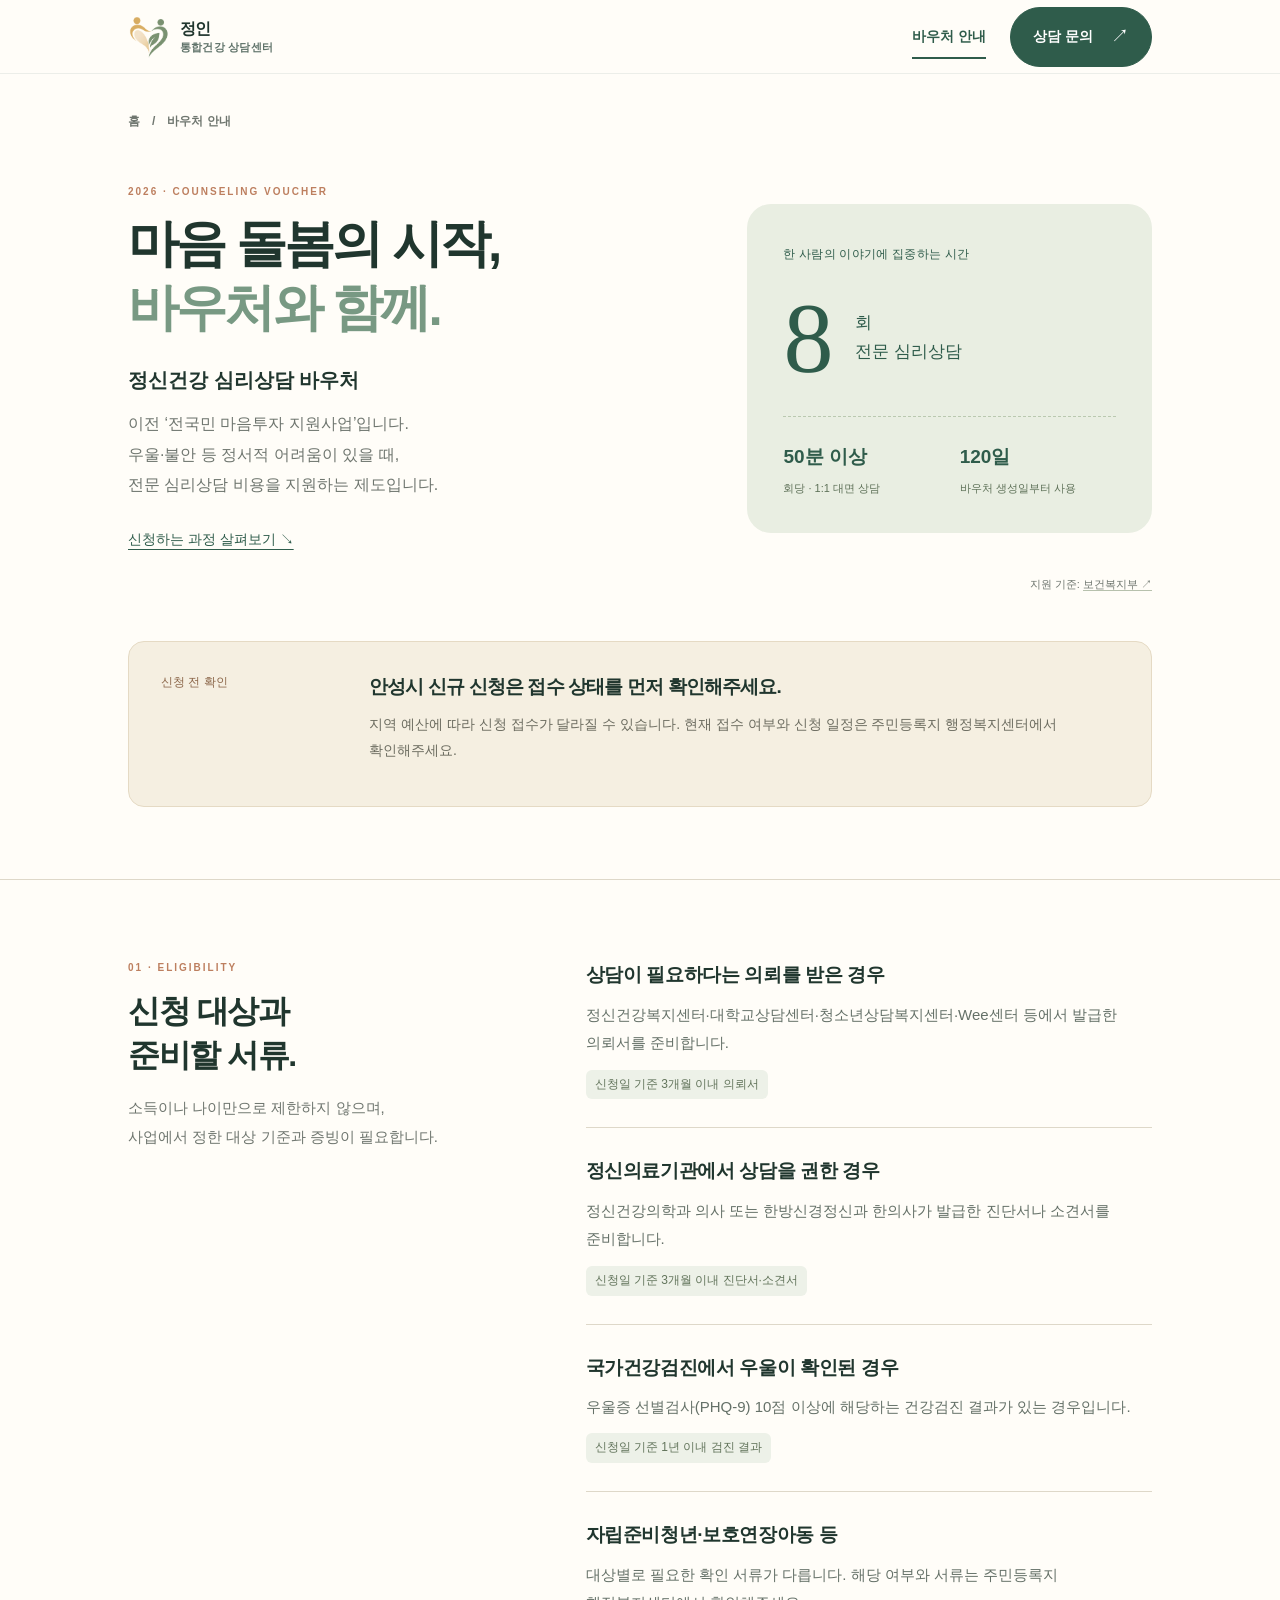
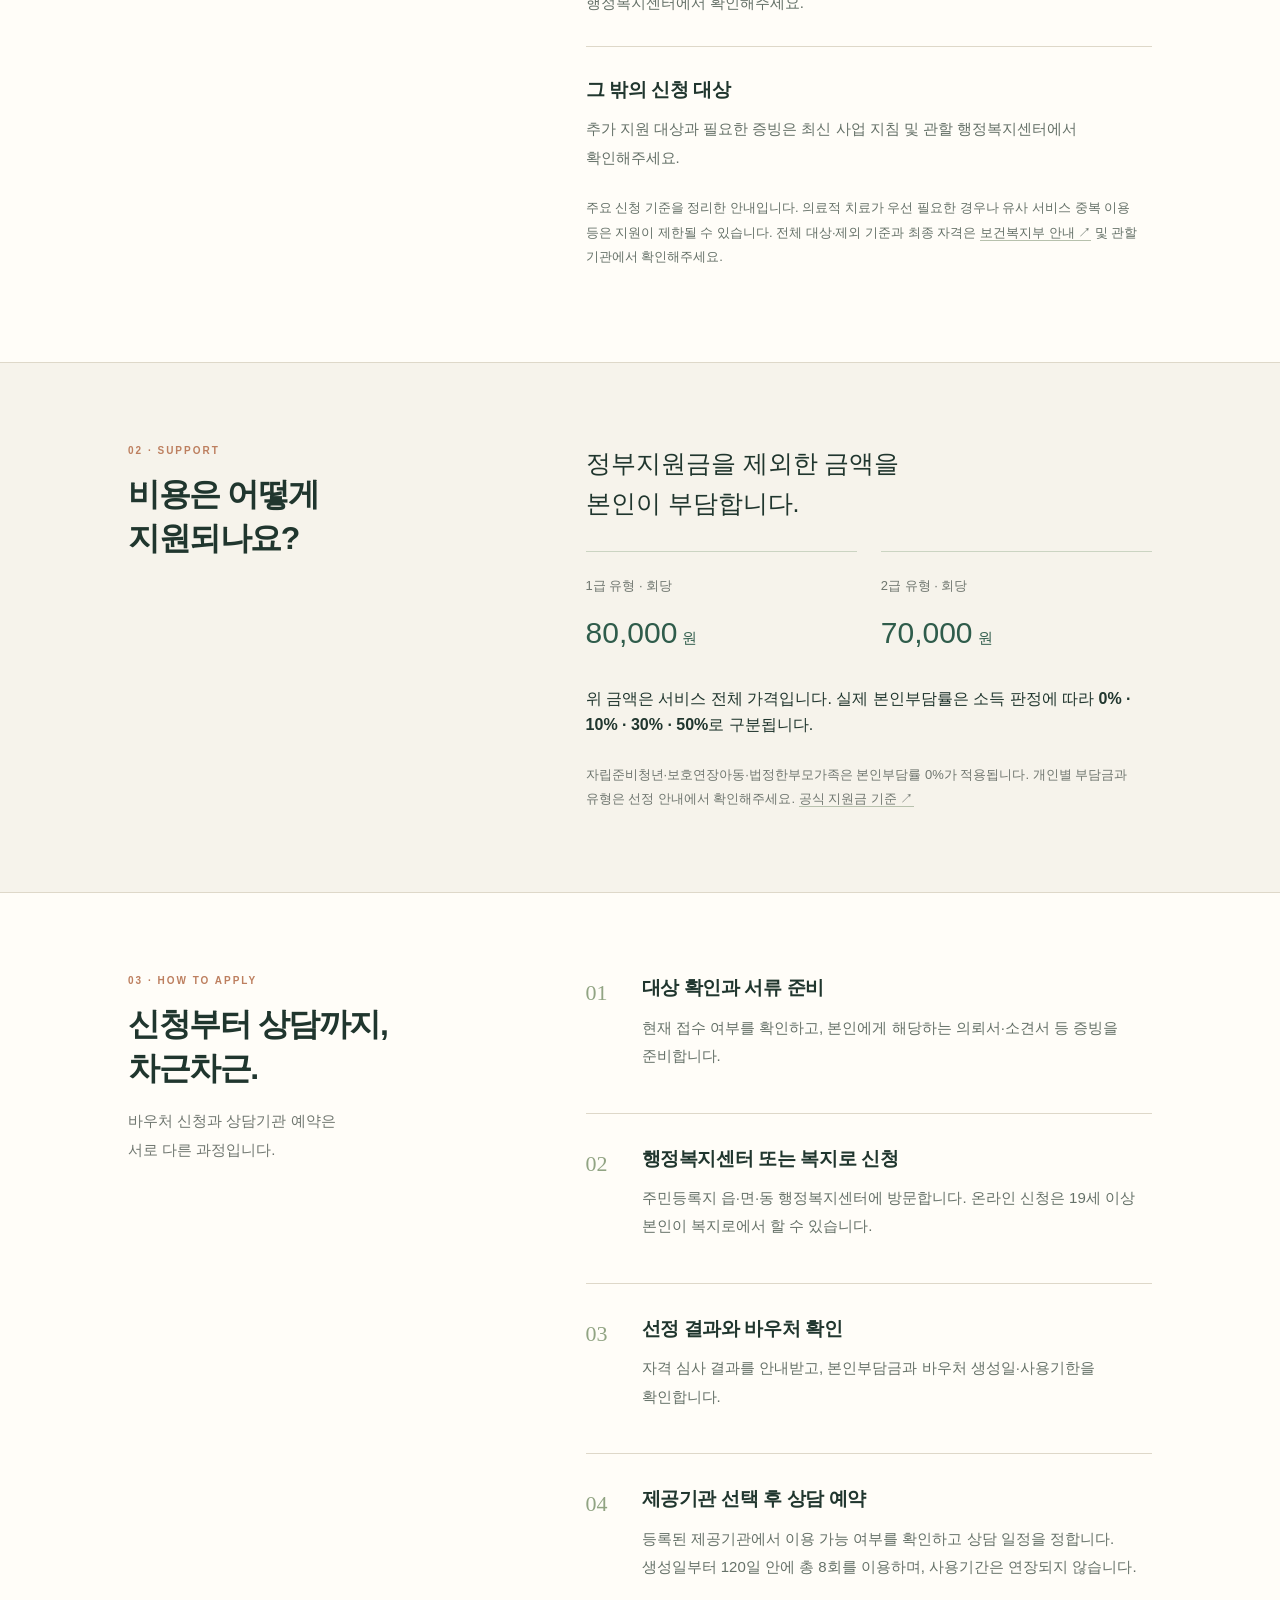
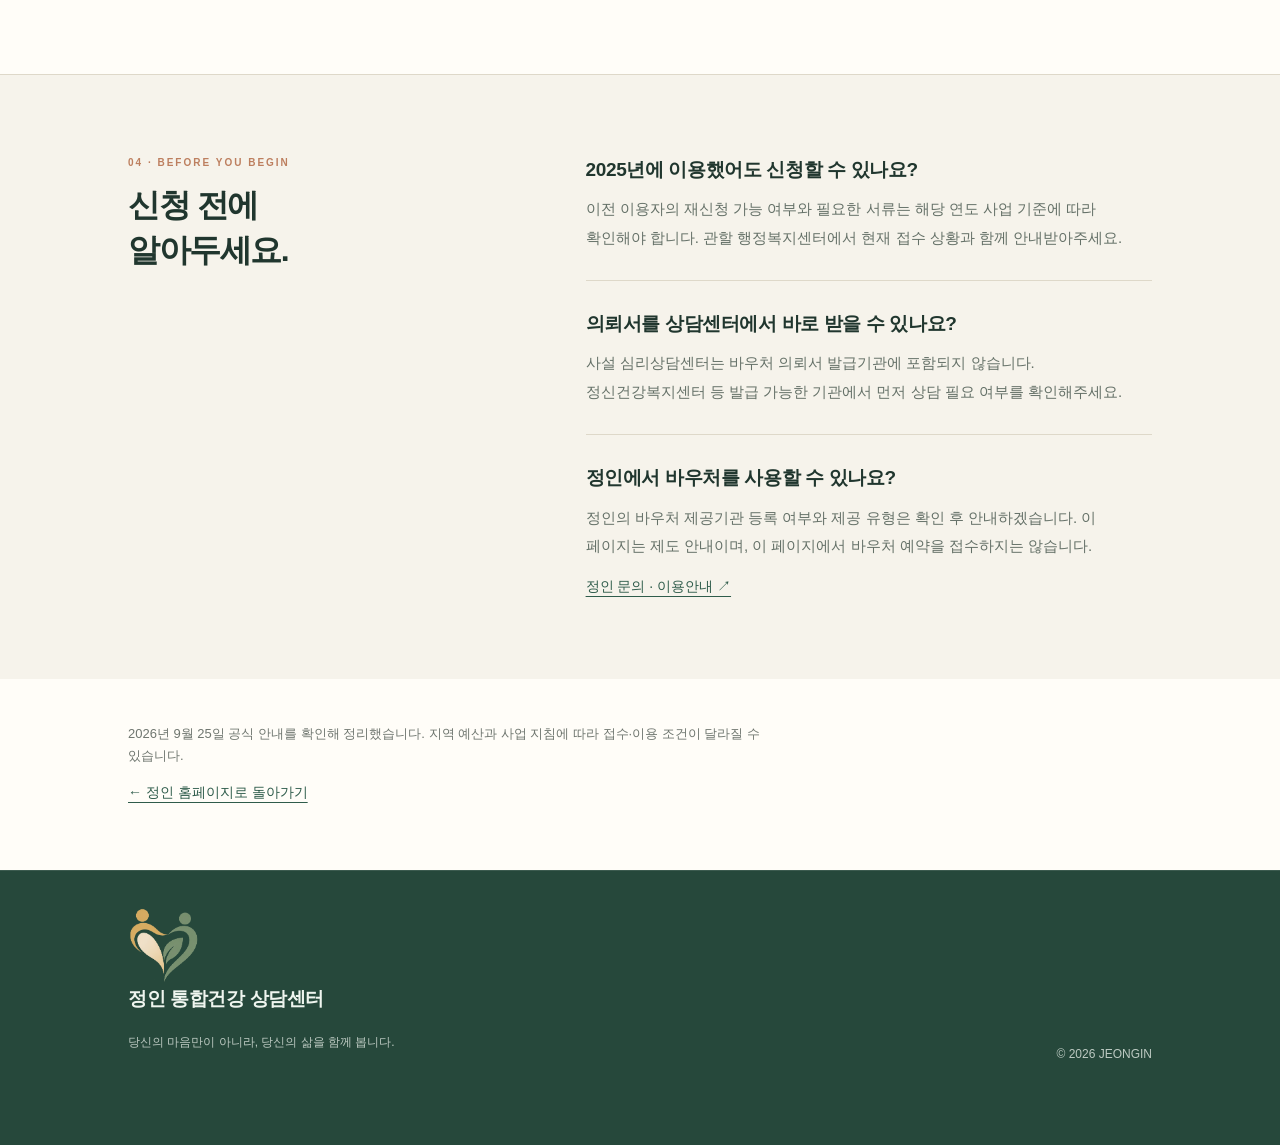
==== voucher.html @ afeb89f3 "Keep only verified direct voucher guidance links" ====
<!doctype html>
<html lang="ko">
<head>
<meta charset="utf-8">
<meta name="viewport" content="width=device-width, initial-scale=1">
<title>바우처 안내 · 정인 통합건강 상담센터</title>
<meta name="description" content="2026 정신건강 심리상담 바우처의 지원 내용, 신청 대상, 준비 서류와 이용 절차를 안내합니다.">
<meta name="theme-color" content="#2f5c4b">
<link rel="icon" href="assets/jeongin-symbol.svg?v=2" type="image/svg+xml">
<link rel="stylesheet" href="assets/site.css?v=jeongin-logo-1">
<link rel="stylesheet" href="assets/voucher.css">
</head>
<body class="voucher-page">
<a class="skip-link" href="#voucher-main">본문 바로가기</a>
<header><div class="container nav">
  <a class="brand" href="index.html#home"><img src="assets/jeongin-symbol.svg?v=2" alt="정인 로고"><span>정인<small>통합건강 상담센터</small></span></a>
  <nav id="mainNav" aria-label="주요 메뉴"><a class="page-link" href="voucher.html" aria-current="page">바우처 안내</a><a class="btn primary" href="tel:01000000000" aria-label="상담 문의 전화 앱 열기 · 임시 번호 010-0000-0000" title="임시 번호: 010-0000-0000">상담 문의</a></nav>
</div></header>
<main id="voucher-main">
  <section class="voucher-intro">
    <div class="container">
      <nav class="breadcrumb" aria-label="현재 위치"><a href="index.html">홈</a><span aria-hidden="true">/</span><span aria-current="page">바우처 안내</span></nav>
      <div class="voucher-heading"><div>
        <div class="kicker">2026 · COUNSELING VOUCHER</div>
        <h1>마음 돌봄의 시작,<br><em>바우처와 함께.</em></h1>
        <p class="voucher-subtitle">정신건강 심리상담 바우처</p>
        <p class="voucher-description">이전 ‘전국민 마음투자 지원사업’입니다.<br>우울·불안 등 정서적 어려움이 있을 때,<br>전문 심리상담 비용을 지원하는 제도입니다.</p>
        <a class="text-link" href="#apply">신청하는 과정 살펴보기 ↘</a>
      </div><div class="voucher-ticket" aria-label="지원 내용 요약">
        <span class="ticket-label">한 사람의 이야기에 집중하는 시간</span>
        <div class="ticket-main"><strong>8</strong><span>회<br>전문 심리상담</span></div>
        <div class="ticket-bottom"><div><b>50분 이상</b><span>회당 · 1:1 대면 상담</span></div><div><b>120일</b><span>바우처 생성일부터 사용</span></div></div>
      </div></div>
      <p class="source-line">지원 기준: <a href="https://www.mohw.go.kr/menu.es?mid=a10706040800" target="_blank" rel="noopener noreferrer">보건복지부 ↗</a></p>
      <aside class="voucher-status" aria-labelledby="status-title"><span class="status-label">신청 전 확인</span><div><h2 id="status-title">안성시 신규 신청은 접수 상태를 먼저 확인해주세요.</h2><p>지역 예산에 따라 신청 접수가 달라질 수 있습니다. 현재 접수 여부와 신청 일정은 주민등록지 행정복지센터에서 확인해주세요.</p></div></aside>
    </div>
  </section>
  <section class="voucher-section" id="eligibility"><div class="container voucher-columns">
    <div><div class="kicker">01 · ELIGIBILITY</div><h2>신청 대상과<br>준비할 서류.</h2><p class="section-description">소득이나 나이만으로 제한하지 않으며,<br>사업에서 정한 대상 기준과 증빙이 필요합니다.</p></div>
    <div class="voucher-rows">
      <article><h3>상담이 필요하다는 의뢰를 받은 경우</h3><p>정신건강복지센터·대학교상담센터·청소년상담복지센터·Wee센터 등에서 발급한 의뢰서를 준비합니다.</p><span class="document-tag">신청일 기준 3개월 이내 의뢰서</span></article>
      <article><h3>정신의료기관에서 상담을 권한 경우</h3><p>정신건강의학과 의사 또는 한방신경정신과 한의사가 발급한 진단서나 소견서를 준비합니다.</p><span class="document-tag">신청일 기준 3개월 이내 진단서·소견서</span></article>
      <article><h3>국가건강검진에서 우울이 확인된 경우</h3><p>우울증 선별검사(PHQ-9) 10점 이상에 해당하는 건강검진 결과가 있는 경우입니다.</p><span class="document-tag">신청일 기준 1년 이내 검진 결과</span></article>
      <article><h3>자립준비청년·보호연장아동 등</h3><p>대상별로 필요한 확인 서류가 다릅니다. 해당 여부와 서류는 주민등록지 행정복지센터에서 확인해주세요.</p></article>
      <article><h3>그 밖의 신청 대상</h3><p>추가 지원 대상과 필요한 증빙은 최신 사업 지침 및 관할 행정복지센터에서 확인해주세요.</p></article>
      <p class="small-note">주요 신청 기준을 정리한 안내입니다. 의료적 치료가 우선 필요한 경우나 유사 서비스 중복 이용 등은 지원이 제한될 수 있습니다. 전체 대상·제외 기준과 최종 자격은 <a href="https://www.mohw.go.kr/menu.es?mid=a10706040800" target="_blank" rel="noopener noreferrer">보건복지부 안내 ↗</a> 및 관할 기관에서 확인해주세요.</p>
    </div>
  </div></section>
  <section class="voucher-section voucher-tint" id="cost"><div class="container voucher-columns">
    <div><div class="kicker">02 · SUPPORT</div><h2>비용은 어떻게<br>지원되나요?</h2></div>
    <div><p class="cost-lead">정부지원금을 제외한 금액을<br>본인이 부담합니다.</p><div class="cost-types"><div><small>1급 유형 · 회당</small><strong>80,000<span>원</span></strong></div><div><small>2급 유형 · 회당</small><strong>70,000<span>원</span></strong></div></div><p>위 금액은 서비스 전체 가격입니다. 실제 본인부담률은 소득 판정에 따라 <b>0% · 10% · 30% · 50%</b>로 구분됩니다.</p><p class="small-note">자립준비청년·보호연장아동·법정한부모가족은 본인부담률 0%가 적용됩니다. 개인별 부담금과 유형은 선정 안내에서 확인해주세요. <a href="https://www.mohw.go.kr/menu.es?mid=a10706040800" target="_blank" rel="noopener noreferrer">공식 지원금 기준 ↗</a></p></div>
  </div></section>
  <section class="voucher-section" id="apply"><div class="container voucher-columns">
    <div><div class="kicker">03 · HOW TO APPLY</div><h2>신청부터 상담까지,<br>차근차근.</h2><p class="section-description">바우처 신청과 상담기관 예약은<br>서로 다른 과정입니다.</p></div>
    <ol class="voucher-process">
      <li><span>01</span><div><h3>대상 확인과 서류 준비</h3><p>현재 접수 여부를 확인하고, 본인에게 해당하는 의뢰서·소견서 등 증빙을 준비합니다.</p></div></li>
      <li><span>02</span><div><h3>행정복지센터 또는 복지로 신청</h3><p>주민등록지 읍·면·동 행정복지센터에 방문합니다. 온라인 신청은 19세 이상 본인이 복지로에서 할 수 있습니다.</p></div></li>
      <li><span>03</span><div><h3>선정 결과와 바우처 확인</h3><p>자격 심사 결과를 안내받고, 본인부담금과 바우처 생성일·사용기한을 확인합니다.</p></div></li>
      <li><span>04</span><div><h3>제공기관 선택 후 상담 예약</h3><p>등록된 제공기관에서 이용 가능 여부를 확인하고 상담 일정을 정합니다. 생성일부터 120일 안에 총 8회를 이용하며, 사용기간은 연장되지 않습니다.</p></div></li>
    </ol>
  </div></section>
  <section class="voucher-section voucher-tint" id="questions"><div class="container voucher-columns">
    <div><div class="kicker">04 · BEFORE YOU BEGIN</div><h2>신청 전에<br>알아두세요.</h2></div>
    <div class="voucher-rows">
      <article><h3>2025년에 이용했어도 신청할 수 있나요?</h3><p>이전 이용자의 재신청 가능 여부와 필요한 서류는 해당 연도 사업 기준에 따라 확인해야 합니다. 관할 행정복지센터에서 현재 접수 상황과 함께 안내받아주세요.</p></article>
      <article><h3>의뢰서를 상담센터에서 바로 받을 수 있나요?</h3><p>사설 심리상담센터는 바우처 의뢰서 발급기관에 포함되지 않습니다. 정신건강복지센터 등 발급 가능한 기관에서 먼저 상담 필요 여부를 확인해주세요.</p></article>
      <article id="center-availability"><h3>정인에서 바우처를 사용할 수 있나요?</h3><p>정인의 바우처 제공기관 등록 여부와 제공 유형은 확인 후 안내하겠습니다. 이 페이지는 제도 안내이며, 이 페이지에서 바우처 예약을 접수하지는 않습니다.</p><a class="text-link" href="index.html#contact">정인 문의 · 이용안내 ↗</a></article>
    </div>
  </div></section>
  <section class="voucher-sources"><div class="container"><p>2026년 9월 25일 공식 안내를 확인해 정리했습니다. 지역 예산과 사업 지침에 따라 접수·이용 조건이 달라질 수 있습니다.</p><a class="text-link" href="index.html">← 정인 홈페이지로 돌아가기</a></div></section>
</main>
<footer><div class="container foot"><div><img src="assets/jeongin-symbol.svg?v=2" alt="정인 로고"><h3>정인 통합건강 상담센터</h3><p>당신의 마음만이 아니라, 당신의 삶을 함께 봅니다.</p></div><span>© 2026 JEONGIN</span></div></footer>
</body></html>
---- assets/site.css ----
:root{
  --bg:#f6f2e8; --paper:#fffdf8; --ink:#20362e; --muted:#6f766f;
  --green:#2f5c4b; --green2:#789983; --sage:#dce6d8; --line:#ded8c9;
  --sand:#ead8b9; --accent:#bd7f5f; --shadow:0 18px 50px rgba(35,53,46,.11);
}
*{box-sizing:border-box}
html{scroll-behavior:smooth}
body{margin:0;font-family:ui-sans-serif,-apple-system,BlinkMacSystemFont,"Apple SD Gothic Neo","Noto Sans KR","Malgun Gothic",sans-serif;color:var(--ink);background:var(--paper);line-height:1.65}
a{color:inherit;text-decoration:none}
img{display:block;max-width:100%}
.container{width:min(1180px,calc(100% - 40px));margin:auto}
.kicker{font-size:12px;letter-spacing:.18em;text-transform:uppercase;color:var(--accent);font-weight:800}
h1,h2,h3,p{margin-top:0}
h1{font-size:clamp(44px,6vw,86px);line-height:1.06;letter-spacing:-.045em;margin-bottom:26px}
h2{font-size:clamp(34px,4vw,58px);line-height:1.14;letter-spacing:-.035em;margin-bottom:20px}
h3{font-size:22px;letter-spacing:-.02em}
.lead{font-size:clamp(18px,2vw,24px);color:#4c5e56;max-width:760px}
.muted{color:var(--muted)}
.btn{display:inline-flex;align-items:center;gap:8px;border-radius:999px;padding:13px 19px;border:1px solid var(--green);font-weight:750;transition:.2s;background:#fff}
.btn.primary{background:var(--green);color:#fff}
.btn:hover{transform:translateY(-1px);box-shadow:0 8px 20px rgba(31,61,48,.12)}
header{position:fixed;left:0;right:0;top:0;height:74px;z-index:50;background:rgba(255,253,248,.88);backdrop-filter:blur(16px);border-bottom:1px solid rgba(47,92,75,.09)}
.nav{height:74px;display:flex;align-items:center;justify-content:space-between;gap:22px}
.brand{display:flex;align-items:center;gap:10px;font-weight:900}
.brand img{width:42px;height:42px;object-fit:contain}
.brand span{line-height:1.05}
.brand small{display:block;font-size:11px;color:#60736a;font-weight:700;margin-top:4px}
nav{display:flex;align-items:center;gap:24px;font-size:14px;font-weight:700}
nav a:hover{color:var(--green2)}
.hero{min-height:100vh;display:grid;align-items:center;padding:118px 0 72px;position:relative;overflow:hidden}
.hero:before{content:"";position:absolute;right:-11vw;top:15%;width:58vw;height:58vw;border-radius:50%;background:radial-gradient(circle at 40% 40%,#eff4eb 0,#e5eadf 42%,rgba(229,234,223,0) 70%);z-index:-1}
.hero-grid{display:grid;grid-template-columns:1.02fr .98fr;gap:70px;align-items:center}
.hero-copy .mini{display:flex;gap:10px;flex-wrap:wrap;margin-top:24px}
.chip{padding:8px 12px;border-radius:999px;background:#eef2e9;border:1px solid #d7dfd4;color:#4d685b;font-size:13px;font-weight:700}
.hero-media{position:relative}
.hero-media .main-photo{height:650px;width:100%;object-fit:cover;border-radius:34px;box-shadow:var(--shadow)}
.hero-card{position:absolute;left:-34px;bottom:34px;background:rgba(255,255,255,.94);backdrop-filter:blur(10px);padding:20px 22px;border-radius:20px;box-shadow:var(--shadow);max-width:280px}
.hero-card b{display:block;font-size:20px;margin-bottom:4px}
.visual-frame{overflow:hidden;margin:0;background:#dce6d8;box-shadow:var(--shadow);border-radius:30px}
.hero-visual{border-radius:46% 46% 32px 32px}
.hero-media .main-photo{border-radius:0;box-shadow:none}
.visual-frame img{width:100%;height:auto;object-fit:cover;transform:translateY(var(--drift,0px)) scale(1.06)}
.philosophy-visual img{aspect-ratio:3/2}
.visual-caption{display:flex;align-items:center;gap:12px;margin:16px 4px 0;color:var(--green);font-size:13px;letter-spacing:.08em}
.visual-caption:before{content:"";width:32px;height:1px;background:var(--accent)}
.scroll-cue{display:inline-flex;align-items:center;gap:12px;margin-top:32px;font-size:12px;letter-spacing:.1em;color:var(--green)}
.scroll-cue span{display:grid;place-items:center;width:34px;height:44px;border:1px solid #bac9bc;border-radius:20px;font-size:18px}
section{scroll-margin-top:74px}
.section{padding:110px 0;position:relative;isolation:isolate}
.section:before{content:"";position:absolute;inset:0 0 auto;height:72px;background:linear-gradient(#f4f1e7,transparent);z-index:-1;pointer-events:none}
.section.soft:before{background:linear-gradient(var(--paper),transparent)}
.soft{background:#f4f1e7}
.cards{display:grid;grid-template-columns:repeat(3,1fr);gap:18px;margin-top:42px}
.card{background:#fff;border:1px solid #e8e2d4;border-radius:22px;padding:28px;min-height:210px}
.card .num{display:inline-flex;width:34px;height:34px;border-radius:50%;background:#e9efe5;align-items:center;justify-content:center;font-weight:850;color:var(--green);margin-bottom:30px}
.card p{color:#677269;margin-bottom:0}
.quote{margin-top:28px;padding:22px 26px;border-left:4px solid var(--accent);background:#f7efe4;font-size:18px}
.service-grid{display:grid;grid-template-columns:repeat(2,1fr);gap:18px;margin-top:42px}
.service{position:relative;background:#f8f6ef;border-radius:26px;padding:30px;min-height:245px;overflow:hidden}
.service b{display:block;font-size:30px;margin:8px 0 10px}
.service .arrow{position:absolute;right:22px;bottom:18px;font-size:24px}
.service[id],.program[id]{scroll-margin-top:100px}
.text-link{display:inline-block;color:var(--green);font-size:14px;text-decoration:underline;text-underline-offset:5px}
.availability{display:flex;align-items:flex-start;gap:12px;margin:28px 0 0;font-size:13px;color:#63735f;line-height:1.8}
.availability span{flex-shrink:0;border:1px solid #cbd7c4;border-radius:99px;padding:2px 10px;font-size:11px;color:var(--green)}
.axis .experience{font-size:13px;line-height:1.85;color:#60715d;background:#e9eee2;padding:14px 16px;border-radius:12px;margin-top:14px}
.integration-title{font-size:21px;line-height:1.5;margin:28px 0 18px}
.choice-list{margin-top:42px;display:grid;grid-template-columns:1fr 1fr;gap:0 36px}
.choice{display:flex;align-items:center;justify-content:space-between;gap:24px;padding:26px 0;border-top:1px solid var(--line)}
.choice p{margin:0;font-size:17px;line-height:1.7;max-width:330px}
.choice a{flex-shrink:0;color:var(--green);font-size:13px;font-weight:650;display:inline-flex;align-items:center;gap:12px;padding:8px 0}
.choice a:after{content:"↗";font-size:18px;font-weight:400}
.counselor-name{font-size:19px;color:var(--green);margin-bottom:18px;font-weight:650}
.counselor-name span{font-size:13px;color:var(--muted);margin-left:8px;font-weight:400}
.lounge-note{margin-top:26px;padding:32px 36px;border:1px solid #dce2d3;border-radius:18px;display:grid;grid-template-columns:.7fr 1.3fr;gap:36px;background:#eef2e8}
.lounge-note h3{margin:0}.lounge-note p{margin:0;color:#657369;font-size:15px;line-height:1.9}
.lounge-note small{display:block;color:var(--muted);margin-top:12px;font-size:12px}
.name-intro{display:grid;grid-template-columns:1fr 1fr;gap:60px;align-items:center}
.name-intro .lead{margin:0}
.name-values{display:grid;grid-template-columns:repeat(4,1fr);gap:24px;margin-top:44px}
.name-value{padding:28px 8px;border-top:1px solid #ced7c7}
.name-value b{font-family:ui-serif,"AppleMyungjo","Batang",serif;font-size:48px;line-height:1.4;font-weight:400;letter-spacing:.08em;color:#607d62}
.name-value p{font-size:13px;color:var(--muted);margin:12px 0 0}
.faq-block{margin-top:48px;padding-top:40px;border-top:1px solid #cbd3c3}
.faq-block>h3{font-size:24px;margin-bottom:24px}
.axes{display:grid;grid-template-columns:1fr 1fr;gap:52px;align-items:center}
.axis-list{display:grid;gap:16px;margin-top:30px}
.axis{padding:20px 0;border-top:1px solid #d8d1c1}
.axis strong{font-size:24px}
.axis p{margin:8px 0 0;color:#68736b}
.triad{display:grid;grid-template-columns:repeat(3,1fr);gap:14px;margin-top:28px}
.triad div{border-radius:20px;padding:24px;background:#fff;border:1px solid #e5ded0}
.triad b{font-size:22px}
.profile{display:grid;grid-template-columns:.78fr 1.22fr;gap:64px;align-items:center}
.profile-photo{height:580px;width:100%;object-fit:cover;object-position:center top;border-radius:34px;box-shadow:var(--shadow)}
.profile-facts{display:grid;grid-template-columns:repeat(2,1fr);gap:14px;margin-top:28px}
.fact{padding:18px;border-radius:16px;background:#f6f3ea}
.fact small{display:block;color:#7b807a;margin-bottom:4px}
.space-grid{display:grid;grid-template-columns:repeat(2,1fr);gap:24px;margin-top:40px}
.space{margin:0;border-radius:24px;overflow:hidden;background:var(--paper);border:1px solid #e4ded1}
.space img{width:100%;aspect-ratio:16/10;object-fit:cover}
.space.big{grid-column:1/-1;display:grid;grid-template-columns:1.4fr 1fr;align-items:center}
.space.big img{aspect-ratio:4/3}
.space .label{display:block;padding:20px 24px;font-weight:700}
.space .label small{display:block;color:var(--accent);font-size:11px;letter-spacing:.16em;margin-bottom:8px}
.space.big .label{padding:36px;font-size:26px;line-height:1.5}
.space .label p{font-size:15px;font-weight:400;color:var(--muted);margin:14px 0 0}
.space.floorplan img{object-fit:contain;padding:18px;background:#f1efe7}
.programs{display:grid;grid-template-columns:repeat(5,1fr);gap:12px;margin-top:34px}
.program{padding:22px;border-radius:18px;border:1px solid #ded8c8;background:#fff;min-height:140px}
.steps{display:grid;grid-template-columns:repeat(3,1fr);gap:16px;margin-top:36px}
.step{padding:28px;border-radius:22px;background:#fff;border:1px solid #e4ded1}
.step span{font-size:12px;color:var(--accent);font-weight:900;letter-spacing:.15em}
.info-grid{display:grid;grid-template-columns:repeat(3,1fr);gap:12px;margin-top:28px}
.info{padding:20px;border-radius:16px;background:#f6f3ea}
footer{padding:52px 0 80px;background:#1f3f33;color:#eff5ef}
footer .foot{display:flex;justify-content:space-between;gap:30px;align-items:flex-end}
footer img{width:72px;filter:brightness(0) invert(1);opacity:.92}

/* A single quiet trigger opens the complete section navigation. */
#sectionNav{position:fixed;right:18px;top:50%;transform:translateY(-50%);z-index:55}
#sectionNav summary{list-style:none;cursor:pointer;display:flex;align-items:center;flex-direction:column;gap:7px;padding:14px 11px;border:1px solid #cbd5c6;border-radius:24px;background:rgba(255,253,248,.96);box-shadow:0 6px 24px #20362e12;color:var(--green);font-size:11px;font-weight:650}
#sectionNav summary::-webkit-details-marker{display:none}
#sectionNav summary svg{width:18px;height:18px}
#navPosition{font-size:9px;font-weight:400;letter-spacing:.04em;color:#788975}
#sectionNav[open] summary{background:var(--green);color:var(--paper)}
#sectionNav[open] #navPosition{color:#d0dccb}
.index-panel{position:absolute;right:calc(100% + 12px);top:50%;transform:translateY(-50%);width:272px;max-height:calc(100dvh - 120px);overflow:auto;padding:22px 14px 14px;border-radius:22px;background:var(--paper);border:1px solid #dce2d5;box-shadow:0 20px 70px #20362e26}
#sectionNav[open]:before{content:"";position:absolute;right:100%;top:-230px;width:16px;height:460px}
#sectionNav[open] .index-panel{animation:openIndex .22s ease-out}
@keyframes openIndex{from{opacity:0;translate:6px 0}to{opacity:1;translate:0 0}}
.index-heading{padding:0 12px 14px;margin:0 0 8px;border-bottom:1px solid var(--line);font-size:12px;color:var(--muted);letter-spacing:.05em}
#index{display:flex;flex-direction:column;align-items:stretch;gap:3px;font-size:14px;font-weight:500}
#index a{display:flex;align-items:center;gap:14px;padding:11px 12px;border-radius:10px;transition:background .2s,color .2s}
#index a small{font-size:10px;letter-spacing:.08em;color:#8a9b83;min-width:18px}
#index a:hover{background:#f0f3eb;color:var(--green)}
#index a.active{background:#e7eee0;color:var(--green);font-weight:700}
#index a.active:after{content:"";width:5px;height:5px;border-radius:50%;background:var(--green);margin-left:auto;flex-shrink:0}

/* floating why button */
#whyBtn{position:fixed;left:50%;bottom:22px;transform:translateX(-50%);z-index:60;border:0;border-radius:999px;background:#20362e;color:#fff;padding:13px 18px;font-weight:800;box-shadow:0 12px 32px rgba(22,45,37,.24);cursor:pointer}
#whyBtn:before{content:"?";display:inline-grid;place-items:center;width:22px;height:22px;border-radius:50%;background:#fff;color:#20362e;margin-right:8px}
#overlay{position:fixed;inset:0;background:rgba(20,32,27,.42);z-index:70;opacity:0;pointer-events:none;transition:.2s}
#overlay.show{opacity:1;pointer-events:auto}
#explain{position:fixed;left:50%;bottom:24px;transform:translate(-50%,24px);width:min(720px,calc(100% - 30px));background:#fffdf8;border-radius:26px;z-index:80;padding:26px 28px;box-shadow:0 28px 80px rgba(15,31,25,.3);opacity:0;pointer-events:none;transition:.25s}
#explain.show{opacity:1;pointer-events:auto;transform:translate(-50%,0)}
#explain .top{display:flex;justify-content:space-between;gap:20px}
#explain button{border:0;background:#edf1eb;border-radius:50%;width:34px;height:34px;cursor:pointer;font-size:20px}
#explain h3{margin:6px 0 10px}
#explain p{margin:0;color:#657069}
#explain .need{margin-top:18px;padding-top:16px;border-top:1px solid #e5ded2}
#explain .need b{display:block;margin-bottom:5px}

/* The header holds the primary action; section browsing lives in the index. */
#mainNav .btn{white-space:nowrap}
:focus-visible{outline:3px solid var(--accent);outline-offset:5px}
.btn:disabled{opacity:.65;cursor:not-allowed;transform:none;box-shadow:none;font:inherit}
#explain{visibility:hidden;max-height:calc(100dvh - 48px);overflow:auto}
#explain.show{visibility:visible}
#whyBtn{max-width:calc(100% - 28px);white-space:nowrap}
#readingProgress{position:fixed;inset:0 0 auto;height:3px;background:var(--green2);z-index:65;transform:scaleX(0);transform-origin:left;pointer-events:none}
/* Quiet editorial details: more space, fewer boxes, a clear type hierarchy. */
body{word-break:keep-all;overflow-wrap:break-word;-webkit-font-smoothing:antialiased}
header{background:rgba(255,253,248,.92)}
.brand{letter-spacing:-.04em}.brand small{letter-spacing:.02em}
nav{gap:22px;font-size:13px}
.hero{padding-top:140px;padding-bottom:100px}
.hero-grid{grid-template-columns:1.1fr .9fr;gap:72px}
h1{font-size:clamp(44px,4.7vw,68px);font-weight:600;line-height:1.24;letter-spacing:-.055em}
h1 em{font-style:normal;color:#62836a}
h2{font-weight:600;line-height:1.3;letter-spacing:-.045em}
h3{font-weight:650}
.kicker{font-size:10px;letter-spacing:.2em;margin-bottom:18px}
.hero-copy .kicker{display:flex;align-items:center;gap:12px}
.hero-copy .kicker:before{content:"";width:24px;height:1px;background:var(--accent);flex-shrink:0}
.hero-copy .lead{font-size:18px;line-height:1.9;max-width:480px}
.hero-copy .lead b{font-weight:600;color:var(--ink)}
.hero-media{padding-top:18px}
.hero-media:before{content:"";position:absolute;inset:0 -16px 22px 16px;border:1px solid #c8d4c4;border-radius:48% 48% 40px 40px;pointer-events:none}
.hero-card{left:-28px;bottom:32px;border-radius:4px 20px 20px 20px;padding:20px 24px;box-shadow:0 12px 36px #20362e12}
.hero-card b{font-size:17px;font-weight:650}.hero-card .muted{font-size:12px}
.btn{font-size:14px;font-weight:600;padding:14px 22px;box-shadow:none}
.btn.primary:after{content:"↗";margin-left:10px;font-size:18px;font-weight:400}
.btn.primary:disabled:after{content:none}
.chip{background:none;border:0;border-radius:0;padding:0 14px 0 0;font-size:12px;letter-spacing:.08em}
.chip+.chip{border-left:1px solid #cad3c6;padding-left:20px}
.hero-copy .mini{gap:6px}
.section{padding:120px 0}
.cards{gap:0 32px;margin-top:52px}
.card{background:none;border:0;border-top:1px solid #d7d9cb;border-radius:0;padding:28px 0 34px;min-height:0}
.card .num{background:none;width:auto;height:auto;font-family:Georgia,serif;font-size:15px;font-weight:400;margin-bottom:22px;color:#81917e}
.card h3{font-size:21px;margin-bottom:12px}
.card p{font-size:15px;line-height:1.85}
.quote{border-left:2px solid #b08d68;background:transparent;padding:12px 24px;color:#5a685b;font-size:17px}
.service{border:1px solid #e5e4d8;background:linear-gradient(135deg,#f6f5ec,#fdfbf6);padding:36px;min-height:260px;transition:background .3s,border-color .3s}
.service:nth-child(2),.service:nth-child(3){background:#eef2e9}
.service b{font-size:29px;font-weight:600;letter-spacing:-.03em}
.service p{max-width:440px;color:#657369;font-size:15px;line-height:1.85}
.service .arrow{font-size:20px;color:#8d9f89;bottom:22px;right:28px}
.triad div{background:transparent;border:0;border-top:1px solid #cbd2c3;border-radius:0;padding:20px 4px}
.triad b{font-size:19px;font-weight:600}.triad p{font-size:13px;line-height:1.85;margin:10px 0 0}
.profile-facts{gap:0 24px}.fact{padding:20px 0;border-top:1px solid var(--line);border-radius:0;background:none;font-size:14px}.fact b{font-weight:600}
.profile-photo{border-radius:160px 160px 24px 24px;height:560px;object-position:center 38%}
.space{border:0;border-radius:18px;box-shadow:0 10px 36px #20362e06}
.space .label{font-size:17px;padding:24px}
.space.big .label{font-size:28px;padding:40px}
.program{border:0;border-top:1px solid var(--line);border-radius:0;padding:24px 4px;background:transparent}
.program b{font-weight:600}.program p{font-size:14px;margin:12px 0 0}
.steps{gap:28px}.step{background:none;border:0;border-top:1px solid #c6cdbf;border-radius:0;padding:30px 0}
.step span{font-size:10px;letter-spacing:.16em}.step h3{margin:20px 0 12px}.step p{color:var(--muted);font-size:15px}
#contact{background:#26483b;color:#f9f7ef;border-radius:48px 48px 0 0}
#contact:before{display:none}#contact .kicker{color:#d1b691}#contact h2:after{background:#d1b691}
#contact .info{background:transparent;border:1px solid #ffffff26;border-radius:16px;padding:24px}
#contact .info small{color:#c2cebf;font-size:12px}#contact .info h3{font-size:19px;margin-top:14px}
#contact .muted{color:#c7d2c6;font-size:14px}#contact .btn.primary{background:#f3eee0;color:#26483b;border-color:#f3eee0}
footer{background:#26483b;border-top:1px solid #ffffff1a;padding-top:36px}
#whyBtn{left:22px;bottom:22px;transform:none;background:rgba(255,253,248,.95);color:var(--green);border:1px solid #d7ddcf;font-size:12px;font-weight:600;padding:10px 14px;box-shadow:0 4px 20px #20362e0d}
#whyBtn:before{background:#eaf0e4;color:var(--green);width:18px;height:18px}
@media(hover:hover){.service:hover{border-color:#abbda5}.space img{transition:transform .8s cubic-bezier(.22,1,.36,1)}.space:hover img{transform:scale(1.025)}}
/* A soft, staggered entrance; native scrolling stays under the visitor's control. */
.motion-ready [data-reveal]{opacity:0;transform:translateY(28px);transition:opacity .85s cubic-bezier(.22,1,.36,1),transform .85s cubic-bezier(.22,1,.36,1);transition-delay:var(--reveal-delay,0ms)}
.motion-ready [data-reveal].is-visible{opacity:1;transform:translateY(0)}
.motion-ready [data-reveal="image"]{clip-path:inset(5% 0 0 round 32px);transition:opacity 1.1s ease,transform 1.1s cubic-bezier(.22,1,.36,1),clip-path 1.1s cubic-bezier(.22,1,.36,1)}
.motion-ready [data-reveal="image"].is-visible{clip-path:inset(0 round 0)}
.motion-ready [data-reveal]:focus-within{opacity:1;transform:none;clip-path:none}
section h2:after{content:"";display:block;width:48px;height:2px;margin-top:24px;background:var(--accent);transform:scaleX(.25);transform-origin:left;transition:transform 1s cubic-bezier(.22,1,.36,1)}
section.is-current h2:after{transform:scaleX(1)}
@media(max-width:980px){
  .hero-grid,.axes,.profile{grid-template-columns:1fr}
  .choice-list{grid-template-columns:1fr}.name-intro{grid-template-columns:1fr;gap:12px}
  .hero-grid{gap:44px}.hero-copy .lead{max-width:660px}.hero-media{width:min(100% - 24px,620px);margin:auto}
  .hero-media .main-photo{height:500px}
  .hero-card{left:16px}
  .cards{grid-template-columns:repeat(2,1fr)}
  .programs{grid-template-columns:repeat(2,1fr)}
  .space.big .label{font-size:22px;padding:24px}
  .info-grid{grid-template-columns:repeat(2,1fr)}
}
@media(max-width:640px){
  .container{width:min(100% - 28px,1180px)}
  header,.nav{height:66px}.hero{padding-top:96px}
  #mainNav .btn{padding:10px 14px;font-size:12px}
  #mainNav .btn:after{margin-left:2px;font-size:16px}
  section{scroll-margin-top:66px}
  h1{font-size:46px}
  .hero{padding-bottom:76px}.hero-copy .lead{font-size:16px}.hero-copy .kicker{font-size:8px;letter-spacing:.12em}
  .hero-card{left:-8px;bottom:24px;padding:16px 20px}
  .hero-card b{font-size:16px}.hero-card .muted{font-size:11px}
  .profile-photo{height:auto;aspect-ratio:4/5;border-radius:120px 120px 20px 20px}
  .service{padding:26px}.card{padding:24px 0}.cards{margin-top:36px}.card .num{margin-bottom:14px}
  .triad{gap:0}.triad div{padding:18px 0}.triad p{margin-top:4px}
  .space.big .label{padding:26px;font-size:23px}
  #contact{border-radius:28px 28px 0 0}
  .cards,.service-grid,.triad,.steps,.profile-facts,.info-grid{grid-template-columns:1fr}
  .choice{align-items:flex-start;flex-direction:column;gap:8px;padding:22px 0}.choice p{font-size:16px}
  .lounge-note{grid-template-columns:1fr;gap:16px;padding:26px}
  .name-values{grid-template-columns:1fr 1fr;gap:12px}.name-value{padding:22px 4px}.name-value b{font-size:40px}
  .availability{flex-direction:column;gap:8px}
  .hero-media .main-photo{height:460px;border-radius:0}
  .hero-visual{border-radius:44% 44% 24px 24px}
  .space-grid{grid-template-columns:1fr;gap:18px}.space.big{grid-column:auto;display:block}
  .space.big img{aspect-ratio:16/10}
  .space.big .label{font-size:22px}
  .motion-ready [data-reveal]{transform:translateY(18px)}
  .programs{grid-template-columns:1fr 1fr}
  .section{padding:78px 0}
  #sectionNav{right:8px}
  #sectionNav summary{padding:12px 9px;font-size:10px}
  .index-panel{width:min(264px,calc(100vw - 104px));padding:18px 10px 10px}
  #index a{font-size:13px;padding:10px;gap:10px}
  #whyBtn{bottom:14px;left:14px;padding:9px 12px}
  footer .foot{display:block}
}
@media(min-width:1440px){
  header,main{padding-right:200px}
  footer{margin-right:200px}
  #sectionNav{right:18px;width:164px}
  #sectionNav summary,#sectionNav[open]:before{display:none}
  #sectionNav .index-panel{position:static;transform:none;width:100%;max-height:calc(100dvh - 160px);padding:0;border:0;border-radius:0;background:transparent;box-shadow:none;animation:none}
  .index-heading{font-size:11px;letter-spacing:.04em;padding:0 8px 16px;margin-bottom:12px}
  #index{gap:5px}
  #index a{padding:11px 8px;font-size:12px;gap:8px;line-height:1.6}
  #index a small{font-size:9px;min-width:16px}
  #index a.active{background:#e7eee0}
}
/* Readable chapters: content stays visible; a few scenes advance with normal scrolling. */
h2{font-size:clamp(30px,3.1vw,44px);line-height:1.25;margin-bottom:16px}
section h2:after{margin-top:18px}
.kicker{margin-bottom:12px}
.section{padding:48px 0;min-height:calc(100svh - 74px);display:flex;align-items:center}
.lead{font-size:19px;line-height:1.75}
.hero{min-height:100svh;padding:106px 0 36px}
h1{font-size:clamp(40px,3.5vw,56px);line-height:1.18;margin-bottom:22px}
.hero-copy .lead{font-size:16px;line-height:1.75;margin-bottom:16px}
.hero-copy .mini{margin-top:18px}
.hero-media .main-photo{height:clamp(390px,calc(100svh - 162px),560px)}
.hero-media{padding-top:12px}
.cards{margin-top:30px;gap:0 30px}
.card{padding:20px 0}.card .num{font-size:12px;margin-bottom:12px}
.card h3{font-size:19px;margin-bottom:10px}.card p{font-size:14px;line-height:1.8}
.quote{font-size:15px;line-height:1.8;margin-top:20px}
.perspectives{display:grid;grid-template-columns:repeat(3,1fr);gap:36px;margin-top:32px}
.perspective{padding:24px 0;border-top:1px solid #cbd3c3}
.chapter-number{display:block;color:#88957d;font-size:10px;letter-spacing:.12em;margin-bottom:20px}
.perspective h3{font-size:21px;line-height:1.5;margin-bottom:16px}
.perspective p{font-size:15px;color:#63715f;line-height:1.85}
.perspective .experience{margin:22px 0 0;padding-top:18px;border-top:1px solid #dce1d2;font-size:13px;color:#7b856f}
.integration-layout{display:grid;grid-template-columns:1fr 1fr;gap:60px;align-items:center}
.integration-layout .philosophy-visual img{height:240px;aspect-ratio:auto}
.triad{gap:18px;margin-top:20px}.triad div{padding:16px 0}.triad p{font-size:13px}
.choice-list{margin-top:28px;gap:0 36px}.choice{padding:20px 0;gap:20px}
.choice p{font-size:16px}.availability{font-size:12px;margin-top:22px;line-height:1.8}
.profile{gap:48px;grid-template-columns:.8fr 1.2fr}
.profile-photo{height:440px;border-radius:120px 120px 22px 22px}
.profile .lead{font-size:18px;line-height:1.7;margin-bottom:14px}
.profile>div>p:not(.lead){font-size:14px;line-height:1.8}
.counselor-name{margin-bottom:14px}
.profile-facts{margin-top:20px}.fact{padding:14px 0;font-size:13px}.fact small{font-size:11px}
.name-values{margin-top:32px}
.programs{margin-top:26px}.program{min-height:0;padding:20px 4px}
.community-story{max-width:850px;border-top:1px solid var(--line);padding-top:22px;margin-top:22px}
.community-story h3{font-size:18px;margin-bottom:10px}.community-story p{font-size:14px;line-height:1.8;color:var(--muted);margin-bottom:8px}
.guide-layout{display:grid;grid-template-columns:.7fr 1.3fr;gap:64px;margin-top:28px}
.guide-layout .steps{display:block;margin:0}.guide-layout .step{padding:16px 0}.guide-layout .step h3{font-size:18px;margin:8px 0}.guide-layout .step p{font-size:13px;line-height:1.7;margin:0}
.guide-note{font-size:12px;color:var(--muted);line-height:1.8;margin:16px 0 0}
.guide-layout .faq-block{border:0;padding:0;margin:0}.guide-layout .faq-block>h3{font-size:19px;margin:0 0 10px}
.faq-item{border-top:1px solid var(--line);padding:15px 0}.faq-item h4{font-size:15px;line-height:1.6;margin:0 0 8px;font-weight:650}
.faq-item p{font-size:13px;line-height:1.85;color:var(--muted);margin:0}.faq-item a{font-size:13px}
#contact .info{padding:18px}#contact .info strong{display:block;font-size:18px;font-weight:600;margin-top:8px}#contact .info p{font-size:13px;line-height:1.75;margin:10px 0 0}
.info-grid{margin-top:24px}
.service.reading-item{display:grid;grid-template-columns:.75fr 1.25fr;align-items:center;gap:48px;padding:30px 42px;min-height:320px;margin:0;border-radius:24px}
.scene-number{display:block;font-family:Georgia,serif;font-size:56px;line-height:1;color:#a4b598;margin-bottom:24px}
.service-heading .kicker{font-size:11px;letter-spacing:.03em;line-height:1.7}
.service-heading h3{font-size:32px;margin:10px 0 0;line-height:1.3}
.service-copy p{font-size:15px;line-height:1.85;margin:0 0 18px;max-width:none}
.service-copy .scene-lead{font-size:21px;line-height:1.65;color:var(--ink)}
.space-scene{display:grid;grid-template-columns:1.2fr .8fr;gap:44px;align-items:center;min-width:0}
.space-scene figure{margin:0;border-radius:22px;overflow:hidden;background:#e9e9df}
.space-scene img{width:100%;height:330px;object-fit:contain}
.space-copy h3{font-size:27px;line-height:1.5;margin-bottom:20px}
.space-copy p{font-size:15px;line-height:1.9;color:#63715f;margin:0 0 16px}
.space-copy .space-note{font-size:12px;color:var(--muted)}
@media(max-width:980px){
  .section{min-height:0;padding:64px 0;display:block}
  .hero{padding-top:106px;min-height:0}
  .perspectives{gap:24px}.perspective h3{font-size:18px}.perspective p{font-size:14px}
  .integration-layout{grid-template-columns:1fr;gap:24px}.integration-layout .philosophy-visual img{height:260px}
  .profile{grid-template-columns:.65fr 1.35fr;gap:32px}.profile-photo{height:360px}
  .guide-layout{gap:32px}
  .service.reading-item{padding:28px;gap:28px;min-height:0}.service-copy .scene-lead{font-size:19px}
  .space-scene img{height:280px}.space-scene{gap:28px}
}
@media(max-width:640px){
  h1{font-size:40px}h2{font-size:31px}.lead{font-size:17px}
  .hero{padding-top:92px;padding-bottom:44px}.hero-grid{gap:28px}.hero-media .main-photo{height:280px}.hero-media{width:calc(100% - 24px)}
  .hero-card{bottom:16px;padding:14px 16px}.hero-card b{font-size:14px}.hero-copy .lead{font-size:15px}
  .hero-copy .mini{margin-top:18px}.hero-visual{border-radius:36% 36% 22px 22px}
  .cards{grid-template-columns:1fr;gap:0;margin-top:24px}.card{padding:20px 0}.card .num{margin-bottom:8px}.card h3{font-size:19px}
  .perspectives{grid-template-columns:1fr;gap:8px;margin-top:24px}.perspective{padding:24px 0}.perspective h3{font-size:21px}.perspective p{font-size:15px}.perspective .experience{margin-top:14px;padding-top:12px}
  .integration-layout .philosophy-visual img{height:200px}.integration-layout .triad{grid-template-columns:repeat(3,1fr);gap:10px}.triad b{font-size:17px}.triad p{font-size:12px}
  .choice{gap:8px;padding:20px 0}.choice p{font-size:16px}
  .profile{grid-template-columns:1fr;gap:24px}.profile>div:first-child{width:160px;justify-self:start}.profile-photo{width:160px;height:200px;border-radius:70px 70px 16px 16px}
  .profile-facts{grid-template-columns:1fr 1fr;gap:0 18px}.fact{font-size:12px}
  .guide-layout{grid-template-columns:1fr;gap:34px}.guide-layout .step h3{font-size:19px}.guide-layout .step p{font-size:14px}
  .faq-item h4{font-size:16px}.faq-item p{font-size:14px}.faq-item{padding:20px 0}
  .service.reading-item{grid-template-columns:1fr;gap:20px;padding:26px}.service-heading{display:grid;grid-template-columns:52px 1fr;column-gap:16px;align-items:start}.scene-number{font-size:38px;grid-row:span 2;margin:0;white-space:nowrap}.service-heading h3{font-size:28px;margin-top:4px}.service-heading .kicker{margin-bottom:0}
  .service-copy p{font-size:14px}.service-copy .scene-lead{font-size:18px}
  .space-scene{grid-template-columns:1fr;gap:20px;padding:0 0 28px;border-bottom:1px solid var(--line)}.space-scene img{height:auto;aspect-ratio:4/3}.space-copy h3{font-size:23px;margin-bottom:12px}.space-copy .chapter-number{margin-bottom:12px}.availability{font-size:12px}
  #contact .info-grid{grid-template-columns:1fr}#contact .info{padding:20px}
}

/* Content-sized sections, generous reading margins, and visible horizontal navigation. */
.container{width:min(1024px,calc(100% - 144px))}
.section{min-height:0;padding:92px 0;display:block}
.section:before{display:none}
.hero{min-height:0;padding:138px 0 88px}
.hero-grid{gap:80px}.hero-copy .lead{max-width:420px;font-size:17px;line-height:1.9}
.hero-media .main-photo{height:460px}.hero-media{padding:0}
h1{font-size:clamp(38px,3.3vw,54px)}
h2{font-size:clamp(30px,2.7vw,40px);line-height:1.35;max-width:780px}
section h2:after{display:none}.lead{font-size:18px;line-height:1.85}
.editorial-layout{display:grid;grid-template-columns:.72fr 1.28fr;gap:84px;align-items:start}
.editorial-intro h2{margin:0 0 24px}.editorial-intro .lead{font-size:17px}
.editorial-intro .quote{margin-top:32px;padding:0 0 0 18px;background:none;font-size:15px;line-height:1.9;border-left:2px solid var(--accent)}
.editorial-content{min-width:0}.editorial-content>div:first-child{margin-top:0}
.cards{grid-template-columns:1fr 1fr;gap:32px}.card{padding:0 0 26px;min-height:0;border-bottom:1px solid var(--line)}
.card .num{width:auto;height:auto;background:none;justify-content:start;color:var(--accent);margin-bottom:12px;font-size:11px}
.card h3{font-size:20px;line-height:1.5;margin-bottom:10px}.card p{font-size:15px;line-height:1.85}
.perspectives{grid-template-columns:1fr;gap:34px;margin:0}
.perspective{padding:0 0 28px;border-top:0;border-bottom:1px solid var(--line)}
.perspective h3{font-size:25px;margin-bottom:16px}.perspective .chapter-number{margin-bottom:12px}
.perspective p{font-size:16px;line-height:1.9;margin-bottom:0}.perspective .experience{font-size:14px;border:0;padding:0;margin-top:16px;max-width:490px}
.choice-list{grid-template-columns:1fr;gap:0}.choice{padding:22px 0}.choice:first-child{padding-top:0;border-top:0}.choice p{font-size:18px}.choice a{font-size:14px}
.integration-layout{gap:80px}.integration-context{font-size:15px;line-height:1.9;color:var(--muted);margin:28px 0 0;max-width:430px}
.integration-layout .philosophy-visual img{height:280px}.triad{margin-top:28px}
.profile{gap:80px}.profile-photo{height:430px}.profile-facts{margin-top:32px}.fact{padding:20px 0;font-size:14px}
.programs{grid-template-columns:1fr;gap:0}.program{display:grid;grid-template-columns:160px 1fr;gap:20px;border-top:1px solid var(--line);padding:22px 0}
.program b{font-size:18px}.program p{margin:0;font-size:15px}.community-story{margin-top:42px;padding-top:32px}.community-story p{font-size:15px;line-height:1.9}
.name-values{margin-top:46px}.name-value{padding-top:26px}
.guide-layout{display:block;margin-top:42px}.guide-layout .steps{display:grid;grid-template-columns:repeat(3,1fr);gap:32px}
.guide-layout .step{padding:22px 0}.guide-layout .step p{font-size:15px}.guide-note{grid-column:1/-1;margin:0;font-size:13px}
.guide-layout .faq-block{margin-top:64px;padding-top:38px;border-top:1px solid var(--line)}
.guide-layout .faq-block>h3{font-size:24px;margin-bottom:28px}.faq-list{display:grid;grid-template-columns:1fr 1fr;gap:30px 56px}.faq-item{padding:0;border:0}.faq-item h4{font-size:18px;line-height:1.6}.faq-item p{font-size:15px;line-height:1.9}
#contact .info-grid{grid-template-columns:1fr 1fr;gap:28px}#contact .info{padding:0 0 22px;border:0;border-bottom:1px solid var(--line);border-radius:0;background:none}#contact .info p{font-size:14px}
.service.reading-item{min-height:280px;padding:36px 40px;gap:42px;grid-template-columns:.65fr 1.35fr}
.service-heading h3{font-size:32px}.scene-number{font-size:44px;margin-bottom:22px}.service-copy .scene-lead{font-size:23px;line-height:1.55;max-width:520px}.service-copy p{font-size:15px;max-width:510px}
.space-scene{gap:48px}.space-scene img{height:300px}.space-copy h3{font-size:26px}.space-copy p{font-size:15px}
@media(max-width:1100px){
 .container{width:calc(100% - 112px)}.editorial-layout{gap:48px;grid-template-columns:.75fr 1.25fr}.hero-grid{gap:48px}
 .service.reading-item{padding:30px;gap:30px}.space-scene{gap:32px}
}
@media(max-width:760px){
 .container{width:calc(100% - 64px)}.section{padding:64px 0}.hero{padding:110px 0 64px}.hero-media .main-photo{height:320px}
 .editorial-layout{grid-template-columns:1fr;gap:36px}.editorial-intro h2{margin-bottom:18px}.editorial-intro .quote{margin-top:22px;max-width:340px}
 .cards{gap:26px}.card h3{font-size:18px}.card p{font-size:14px}
 .perspectives{gap:30px}.perspective h3{font-size:23px}.perspective p{font-size:15px}
 .profile{gap:32px}.integration-layout{gap:36px}.integration-context{max-width:none}
 .guide-layout .steps{grid-template-columns:1fr;gap:12px}.guide-note{grid-column:auto}.guide-layout .faq-block{margin-top:44px}.faq-list{grid-template-columns:1fr;gap:28px}
 .service.reading-item{grid-template-columns:1fr;gap:24px;padding:28px;min-height:0}
 .service-heading{display:grid;grid-template-columns:50px 1fr;gap:0 18px;align-items:start}.scene-number{font-size:36px;grid-row:span 2;margin:0;white-space:nowrap}.service-heading h3{font-size:28px;margin:4px 0 0}.service-heading .kicker{margin:0}
 .service-copy .scene-lead{font-size:21px;line-height:1.6}.service-copy p{font-size:15px}
 .space-scene{grid-template-columns:1fr;gap:24px;padding-bottom:0;border:0}.space-scene img{height:auto;aspect-ratio:4/3;max-height:280px}.space-copy h3{font-size:25px}.space-copy p{font-size:15px}
 .program{grid-template-columns:130px 1fr;gap:16px}#contact .info-grid{grid-template-columns:1fr 1fr}.name-values{gap:16px}
}
@media(max-width:400px){.cards{grid-template-columns:1fr}.card{padding-bottom:24px}.hero-media .main-photo{height:280px}.service.reading-item{padding:24px}#contact .info-grid{grid-template-columns:1fr}.program{grid-template-columns:1fr;gap:6px}}

@media(max-width:760px){#sectionNav[open]:before{display:none}#sectionNav{top:auto;bottom:18px;transform:none;right:12px}#sectionNav .index-panel{top:auto;bottom:calc(100% + 12px);right:0;width:min(300px,calc(100vw - 32px));transform:none}#sectionNav summary{padding:10px 12px;flex-direction:row}#navPosition{display:none}}
@media(max-width:760px){.space-scene img{border-radius:16px}}

@media(prefers-reduced-motion:reduce){
  html{scroll-behavior:auto}*,*:before,*:after{transition:none!important;animation:none!important}
  .motion-ready [data-reveal]{opacity:1;transform:none;clip-path:none}
  .visual-frame img{transform:none}
}
@media print{[data-reveal]{opacity:1!important;transform:none!important;clip-path:none!important}#readingProgress,#sectionNav,#whyBtn,header{display:none}}

/* Primary pages are distinct from the home section index. */
#mainNav{gap:24px}.page-link{font-size:14px;white-space:nowrap;font-weight:600;padding:10px 0}.page-link[aria-current="page"]{color:var(--green);box-shadow:inset 0 -2px var(--green)}
@media(max-width:640px){header .nav{gap:12px}header .brand{gap:8px}header .brand img{width:32px;height:32px}header .brand small{display:none}#mainNav{gap:12px}#mainNav .page-link{font-size:12px}#mainNav .btn{padding:9px 12px}#mainNav .btn:after{display:none}}
.service.reading-item{min-height:260px;padding:42px 48px;grid-template-columns:.8fr 1.2fr;gap:52px}
.service-copy .scene-lead{font-size:25px;line-height:1.65;margin-bottom:24px;max-width:440px}
.service-copy .text-link{font-size:13px}.service-heading h3{font-size:32px}.service-heading .scene-number{font-size:34px;margin-bottom:20px}
/* Give each idea its own reading row; preserve content instead of hiding it. */
.editorial-layout{grid-template-columns:.7fr 1.3fr;gap:104px}.editorial-intro .lead{font-size:17px;max-width:280px}
.cards{grid-template-columns:1fr;gap:0}.card{padding:30px 0;border-top:0}.card:first-child{padding-top:0}.card .detail-heading{display:flex;gap:20px;align-items:baseline}.card .num{flex:0 0 22px}.card h3{font-size:23px;margin-bottom:12px}.card p{margin-left:42px;max-width:390px;font-size:16px;line-height:1.95}
.perspectives{gap:50px}.perspective{padding-bottom:38px}.perspective p{max-width:450px}.perspective .experience{margin-top:24px;max-width:430px}
.choice{padding:30px 0}.choice p{max-width:330px}.program{padding:28px 0}.community-story{margin-top:50px}
.guide-layout .faq-list{grid-template-columns:1fr;gap:34px;max-width:660px}.guide-layout .faq-block{margin-top:70px}.faq-item{padding-bottom:28px;border-bottom:1px solid var(--line)}
#contact .info-grid{grid-template-columns:1fr;gap:30px}.profile-facts{grid-template-columns:1fr;gap:0}.fact{padding:22px 0}.profile{align-items:start}.profile-photo{height:400px}
@media(max-width:980px){.editorial-layout{gap:52px}.service.reading-item{gap:30px;padding:30px}.service-copy .scene-lead{font-size:22px}}
@media(max-width:760px){
 .editorial-layout{grid-template-columns:1fr;gap:38px}.card h3{font-size:21px}.card p{font-size:15px}.card .detail-heading{gap:12px}.card p{margin-left:34px}
 .service.reading-item{grid-template-columns:1fr;gap:28px;padding:30px 26px;min-height:0}.service-heading h3{font-size:27px}.service-heading .scene-number{font-size:30px;margin-bottom:0}.service-copy .scene-lead{font-size:22px;line-height:1.75}
 .profile-facts{grid-template-columns:1fr}.space-scene img{max-height:210px}.space-copy h3{font-size:23px}.space-copy p{line-height:1.85}
}


/* Continuous document flow: no pinned scenes, clipped frames, or horizontal tracks. */
.reading-sequence{display:block;padding:100px 0}
.sequence-list{display:grid;gap:88px;margin-top:64px}
.service.reading-item{background:transparent;border:0;border-top:1px solid var(--line);border-radius:0;padding:48px 0 0;min-height:0;align-items:start;scroll-margin-top:110px}
.service-copy p{max-width:460px;line-height:1.95}
.service-copy .scene-lead{font-size:23px;line-height:1.75;margin-bottom:28px}
.service-copy .text-link{display:inline-block;margin-top:12px}
.reading-sequence .availability{margin-top:60px}
.sequence-list .space-scene{gap:64px;padding:0 0 64px;border-bottom:1px solid var(--line)}
.sequence-list .space-scene:last-child{padding-bottom:0;border-bottom:0}
.sequence-list .space-scene img{height:auto;max-height:none;display:block}
.space-copy p{max-width:380px}
@media(max-width:760px){
 .reading-sequence{padding:72px 0}
 .sequence-list{gap:64px;margin-top:44px}
 .service.reading-item{padding:32px 0 0;gap:28px;scroll-margin-top:92px}
 .service-copy .scene-lead{font-size:21px}
 .sequence-list .space-scene{grid-template-columns:1fr;gap:28px;padding-bottom:48px}
 .sequence-list .space-scene img{max-height:none;height:auto}
 .space-copy p{max-width:none}
}

/* Gentle lateral arrival within the normal vertical reading flow. */
@media(prefers-reduced-motion:no-preference){
 .motion-ready [data-reveal="from-left"]{transform:translate3d(-20px,12px,0);transition:opacity .9s ease,transform .9s cubic-bezier(.22,1,.36,1)}
 .motion-ready [data-reveal="from-right"]{transform:translate3d(20px,12px,0);transition:opacity .9s ease,transform .9s cubic-bezier(.22,1,.36,1)}
 .motion-ready [data-reveal="from-left"].is-visible,.motion-ready [data-reveal="from-right"].is-visible,.motion-ready [data-reveal]:focus-within{transform:none;opacity:1}
}

@media(max-width:760px){
 .profile{grid-template-columns:1fr}
 .profile>div:first-child{width:100%;min-width:0;justify-self:stretch}
 .profile-photo{display:block;width:100%;height:auto;aspect-ratio:auto;object-fit:contain;border-radius:28px}
}

/* Supplied brand artwork retains its original gold and sage colors. */
.brand-artwork{display:block;width:min(100%,440px);height:auto;margin:44px auto 52px}
footer img{filter:none;opacity:1;width:72px;height:76px;object-fit:contain}
---- assets/voucher.css ----
.voucher-page header,.voucher-page main{padding-right:0}.voucher-page footer{margin-right:0}
.voucher-page em{font-style:normal;color:var(--green2)}
.voucher-page .container{width:min(1024px,calc(100% - 112px))}
.skip-link{position:fixed;top:-80px;left:20px;z-index:100;background:var(--green);color:white;padding:12px 20px;border-radius:8px}.skip-link:focus{top:12px}
.voucher-intro{padding:112px 0 72px}.breadcrumb{justify-content:flex-start;gap:12px;color:var(--muted);font-size:12px;margin-bottom:52px}
.voucher-heading{display:grid;grid-template-columns:1.15fr .85fr;gap:72px;align-items:center}.voucher-heading h1{font-size:clamp(36px,4vw,54px);line-height:1.25;margin-bottom:24px}.voucher-subtitle{font-size:20px;font-weight:650;margin-bottom:12px}.voucher-description{font-size:16px;line-height:1.9;color:var(--muted);margin-bottom:26px}
.voucher-ticket{background:#e9eee2;padding:36px;border-radius:24px;color:var(--green)}.ticket-label{font-size:12px;letter-spacing:.02em}.ticket-main{display:flex;align-items:center;gap:22px;margin:22px 0 28px}.ticket-main strong{font:100px/1 Georgia,serif;font-weight:400}.ticket-main>span{font-size:17px;line-height:1.7}.ticket-bottom{border-top:1px dashed #bac9b0;padding-top:24px;display:grid;grid-template-columns:1fr 1fr;gap:20px}.ticket-bottom b{display:block;font-size:19px;font-weight:600}.ticket-bottom span{display:block;font-size:11px;margin-top:6px;color:#5e7158}
.source-line{font-size:11px;color:var(--muted);text-align:right;margin:22px 0 0}.source-line a,.small-note a{border-bottom:1px solid #b7c1ad}
.voucher-status{display:grid;grid-template-columns:180px 1fr;gap:28px;padding:30px 32px;margin-top:48px;border-radius:16px;background:#f5efe1;border:1px solid #e5dac4}.status-label{font-size:12px;color:#8b6649;line-height:1.8}.voucher-status h2{font-size:19px;line-height:1.6;margin-bottom:10px}.voucher-status p{font-size:14px;line-height:1.85;color:#6c6c60;margin-bottom:12px}.voucher-status .text-link{font-size:13px}
.voucher-section{padding:80px 0;border-top:1px solid var(--line)}.voucher-tint{background:#f6f3eb}.voucher-columns{display:grid;grid-template-columns:.8fr 1.2fr;gap:80px;align-items:start}.voucher-columns h2{font-size:32px;line-height:1.4}.section-description{font-size:15px;line-height:1.9;color:var(--muted)}.voucher-rows article+article{border-top:1px solid var(--line);padding-top:28px;margin-top:28px}.voucher-rows h3,.voucher-process h3{font-size:19px;line-height:1.6;margin-bottom:10px}.voucher-rows p,.voucher-process p{font-size:15px;line-height:1.9;color:#657168;margin-bottom:12px}.document-tag{display:inline-block;font-size:12px;color:#62745b;background:#edf1e8;border-radius:6px;padding:5px 9px}.small-note{font-size:13px!important;line-height:1.9;color:var(--muted);margin:24px 0 0}
.cost-lead{font-size:25px;line-height:1.6}.cost-types{display:grid;grid-template-columns:1fr 1fr;gap:24px;margin:28px 0}.cost-types>div{border-top:1px solid #cbd4c2;padding-top:20px}.cost-types small{font-size:13px;color:var(--muted)}.cost-types strong{display:block;font-size:30px;font-weight:500;color:var(--green);margin-top:10px}.cost-types strong span{font-size:15px;margin-left:5px}
.voucher-process{list-style:none;margin:0;padding:0}.voucher-process li{display:grid;grid-template-columns:34px 1fr;gap:22px;padding-bottom:30px;margin-bottom:30px;border-bottom:1px solid var(--line)}.voucher-process li:last-child{padding-bottom:0;margin-bottom:0;border:0}.voucher-process li>span{font:22px/1.8 Georgia,serif;color:#91a483}
.voucher-sources{padding:44px 0 64px}.voucher-sources p{font-size:13px;color:var(--muted);max-width:690px}.voucher-page footer h3{font-size:19px}.voucher-page footer p,.voucher-page footer span{font-size:12px;opacity:.75}
@media(max-width:800px){.voucher-heading{gap:36px}.voucher-ticket{padding:26px}.voucher-columns{gap:40px;grid-template-columns:.8fr 1.2fr}.voucher-status{grid-template-columns:1fr;gap:10px}}
@media(max-width:640px){.voucher-page .container{width:calc(100% - 64px)}.voucher-intro{padding:92px 0 52px}.breadcrumb{margin-bottom:36px}.voucher-heading{grid-template-columns:1fr;gap:32px}.voucher-heading h1{font-size:36px}.voucher-subtitle{font-size:18px}.voucher-description{font-size:15px}.voucher-ticket{padding:28px}.ticket-main strong{font-size:84px}.ticket-bottom{gap:16px}.ticket-bottom b{font-size:17px}.source-line{text-align:left;line-height:1.9}.voucher-status{padding:24px;margin-top:32px}.voucher-status h2{font-size:18px}.voucher-section{padding:56px 0}.voucher-columns{grid-template-columns:1fr;gap:26px}.voucher-columns h2{font-size:29px}.voucher-rows h3,.voucher-process h3{font-size:18px}.cost-lead{font-size:23px}.cost-types{gap:18px}.cost-types strong{font-size:26px}.voucher-process li{gap:14px}.voucher-page footer .foot{display:block}}
@media(max-width:360px){.voucher-ticket{padding:22px}.ticket-bottom{grid-template-columns:1fr}.voucher-heading h1{font-size:31px}.cost-types{grid-template-columns:1fr}.voucher-status{padding:20px}.voucher-columns h2{font-size:27px}}
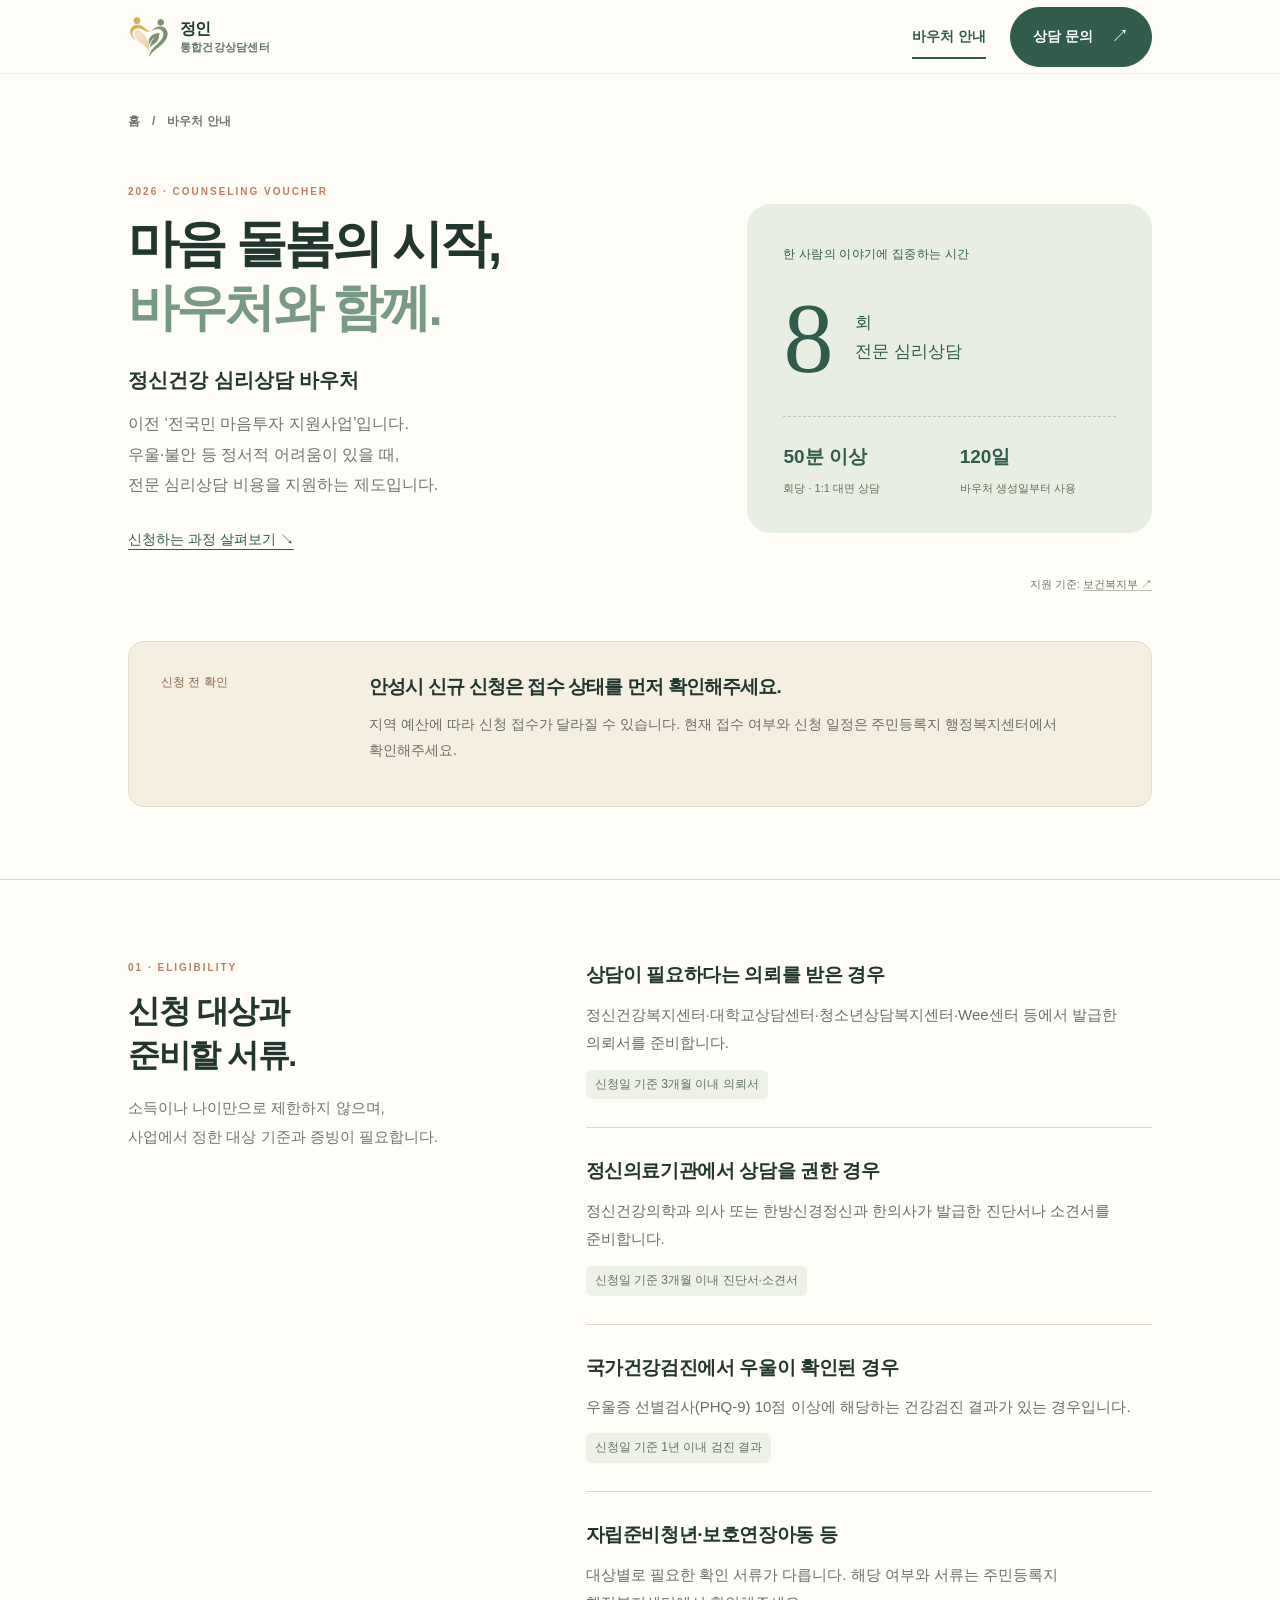
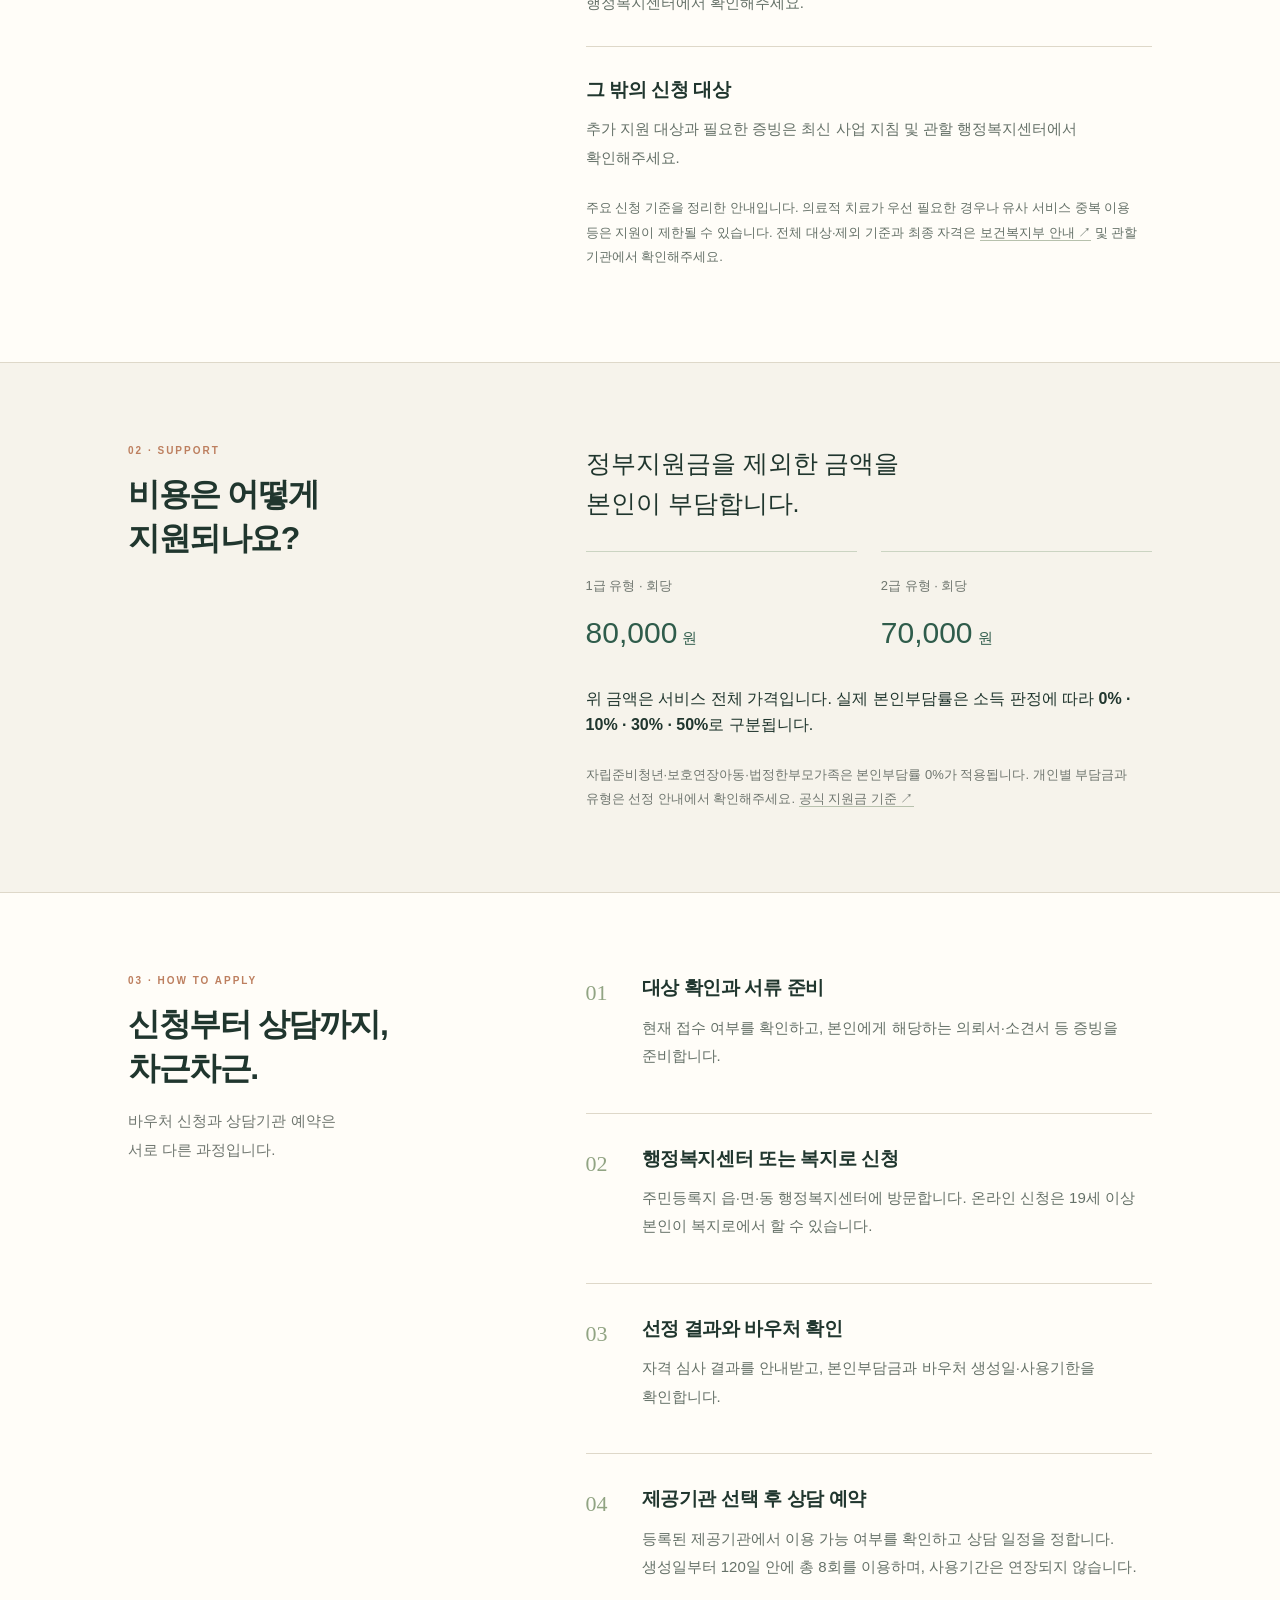
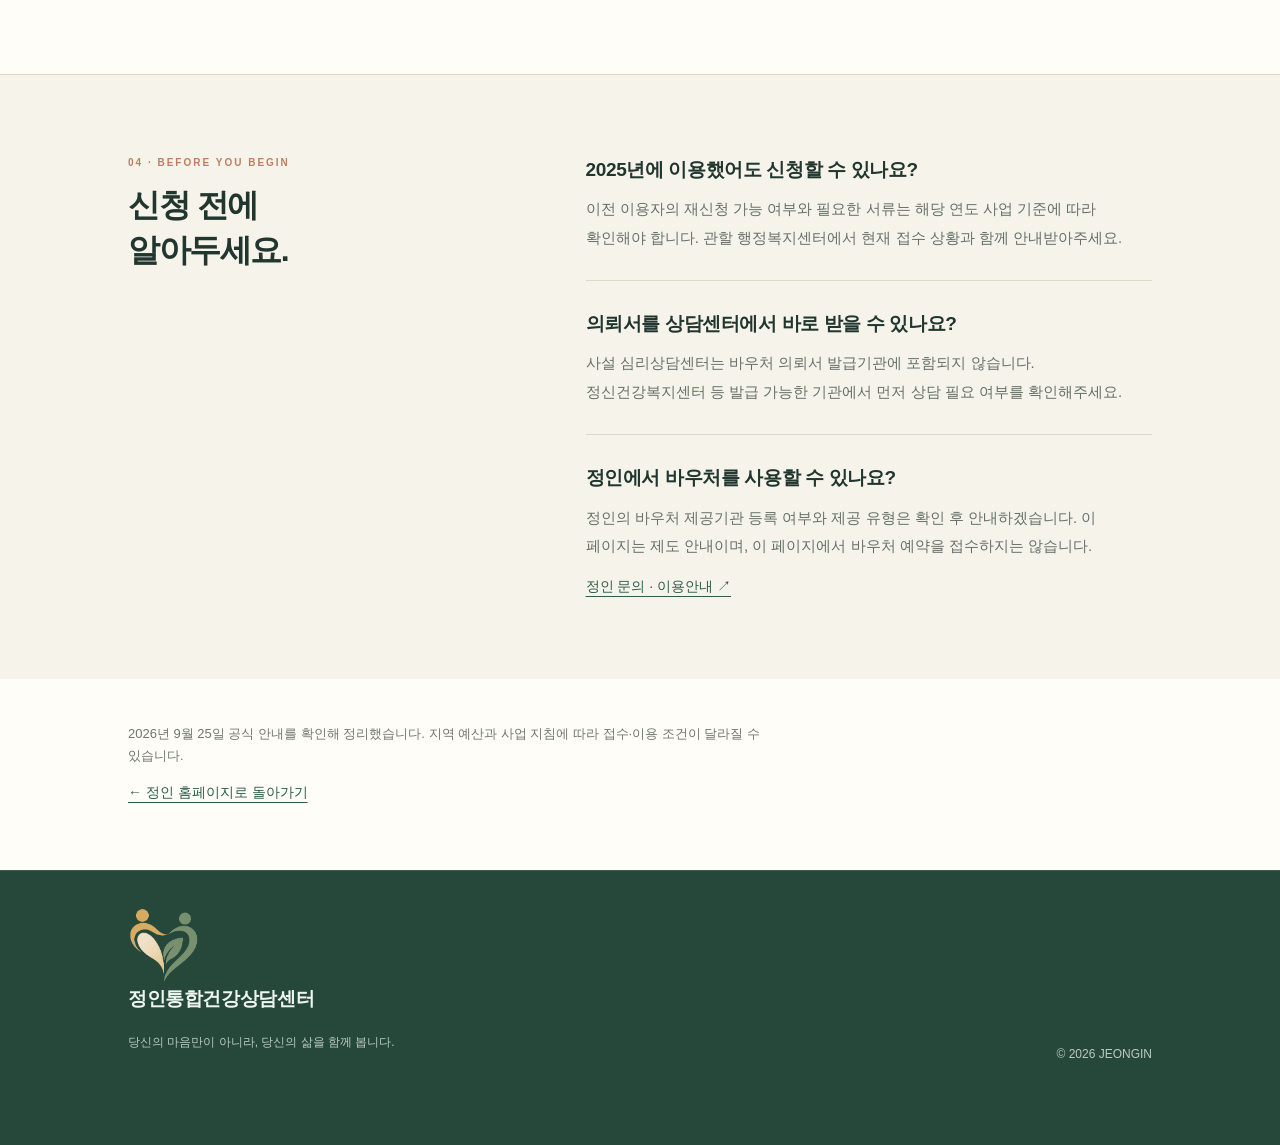
==== commit 766a108d: "Standardize center name and mark former employment" ====
--- a/voucher.html
+++ b/voucher.html
@@ -3,17 +3,17 @@
 <head>
 <meta charset="utf-8">
 <meta name="viewport" content="width=device-width, initial-scale=1">
-<title>바우처 안내 · 정인 통합건강 상담센터</title>
+<title>바우처 안내 · 정인통합건강상담센터</title>
 <meta name="description" content="2026 정신건강 심리상담 바우처의 지원 내용, 신청 대상, 준비 서류와 이용 절차를 안내합니다.">
 <meta name="theme-color" content="#2f5c4b">
 <link rel="icon" href="assets/jeongin-symbol.svg?v=2" type="image/svg+xml">
-<link rel="stylesheet" href="assets/site.css?v=jeongin-logo-1">
+<link rel="stylesheet" href="assets/site.css?v=simple-navigation-1">
 <link rel="stylesheet" href="assets/voucher.css">
 </head>
 <body class="voucher-page">
 <a class="skip-link" href="#voucher-main">본문 바로가기</a>
 <header><div class="container nav">
-  <a class="brand" href="index.html#home"><img src="assets/jeongin-symbol.svg?v=2" alt="정인 로고"><span>정인<small>통합건강 상담센터</small></span></a>
+  <a class="brand" aria-label="정인통합건강상담센터 홈" href="index.html#home"><img src="assets/jeongin-symbol.svg?v=2" alt="정인 로고"><span>정인<small>통합건강상담센터</small></span></a>
   <nav id="mainNav" aria-label="주요 메뉴"><a class="page-link" href="voucher.html" aria-current="page">바우처 안내</a><a class="btn primary" href="tel:01000000000" aria-label="상담 문의 전화 앱 열기 · 임시 번호 010-0000-0000" title="임시 번호: 010-0000-0000">상담 문의</a></nav>
 </div></header>
 <main id="voucher-main">
@@ -69,5 +69,5 @@
   </div></section>
   <section class="voucher-sources"><div class="container"><p>2026년 9월 25일 공식 안내를 확인해 정리했습니다. 지역 예산과 사업 지침에 따라 접수·이용 조건이 달라질 수 있습니다.</p><a class="text-link" href="index.html">← 정인 홈페이지로 돌아가기</a></div></section>
 </main>
-<footer><div class="container foot"><div><img src="assets/jeongin-symbol.svg?v=2" alt="정인 로고"><h3>정인 통합건강 상담센터</h3><p>당신의 마음만이 아니라, 당신의 삶을 함께 봅니다.</p></div><span>© 2026 JEONGIN</span></div></footer>
+<footer><div class="container foot"><div><img src="assets/jeongin-symbol.svg?v=2" alt="정인 로고"><h3>정인통합건강상담센터</h3><p>당신의 마음만이 아니라, 당신의 삶을 함께 봅니다.</p></div><span>© 2026 JEONGIN</span></div></footer>
 </body></html>
--- a/assets/site.css
+++ b/assets/site.css
@@ -494,3 +494,6 @@
 /* Supplied brand artwork retains its original gold and sage colors. */
 .brand-artwork{display:block;width:min(100%,440px);height:auto;margin:44px auto 52px}
 footer img{filter:none;opacity:1;width:72px;height:76px;object-fit:contain}
+
+/* The section index owns in-page navigation; these labels are reading content. */
+.choice-method{flex-shrink:0;font-size:14px;font-weight:500;color:var(--muted);line-height:1.7}
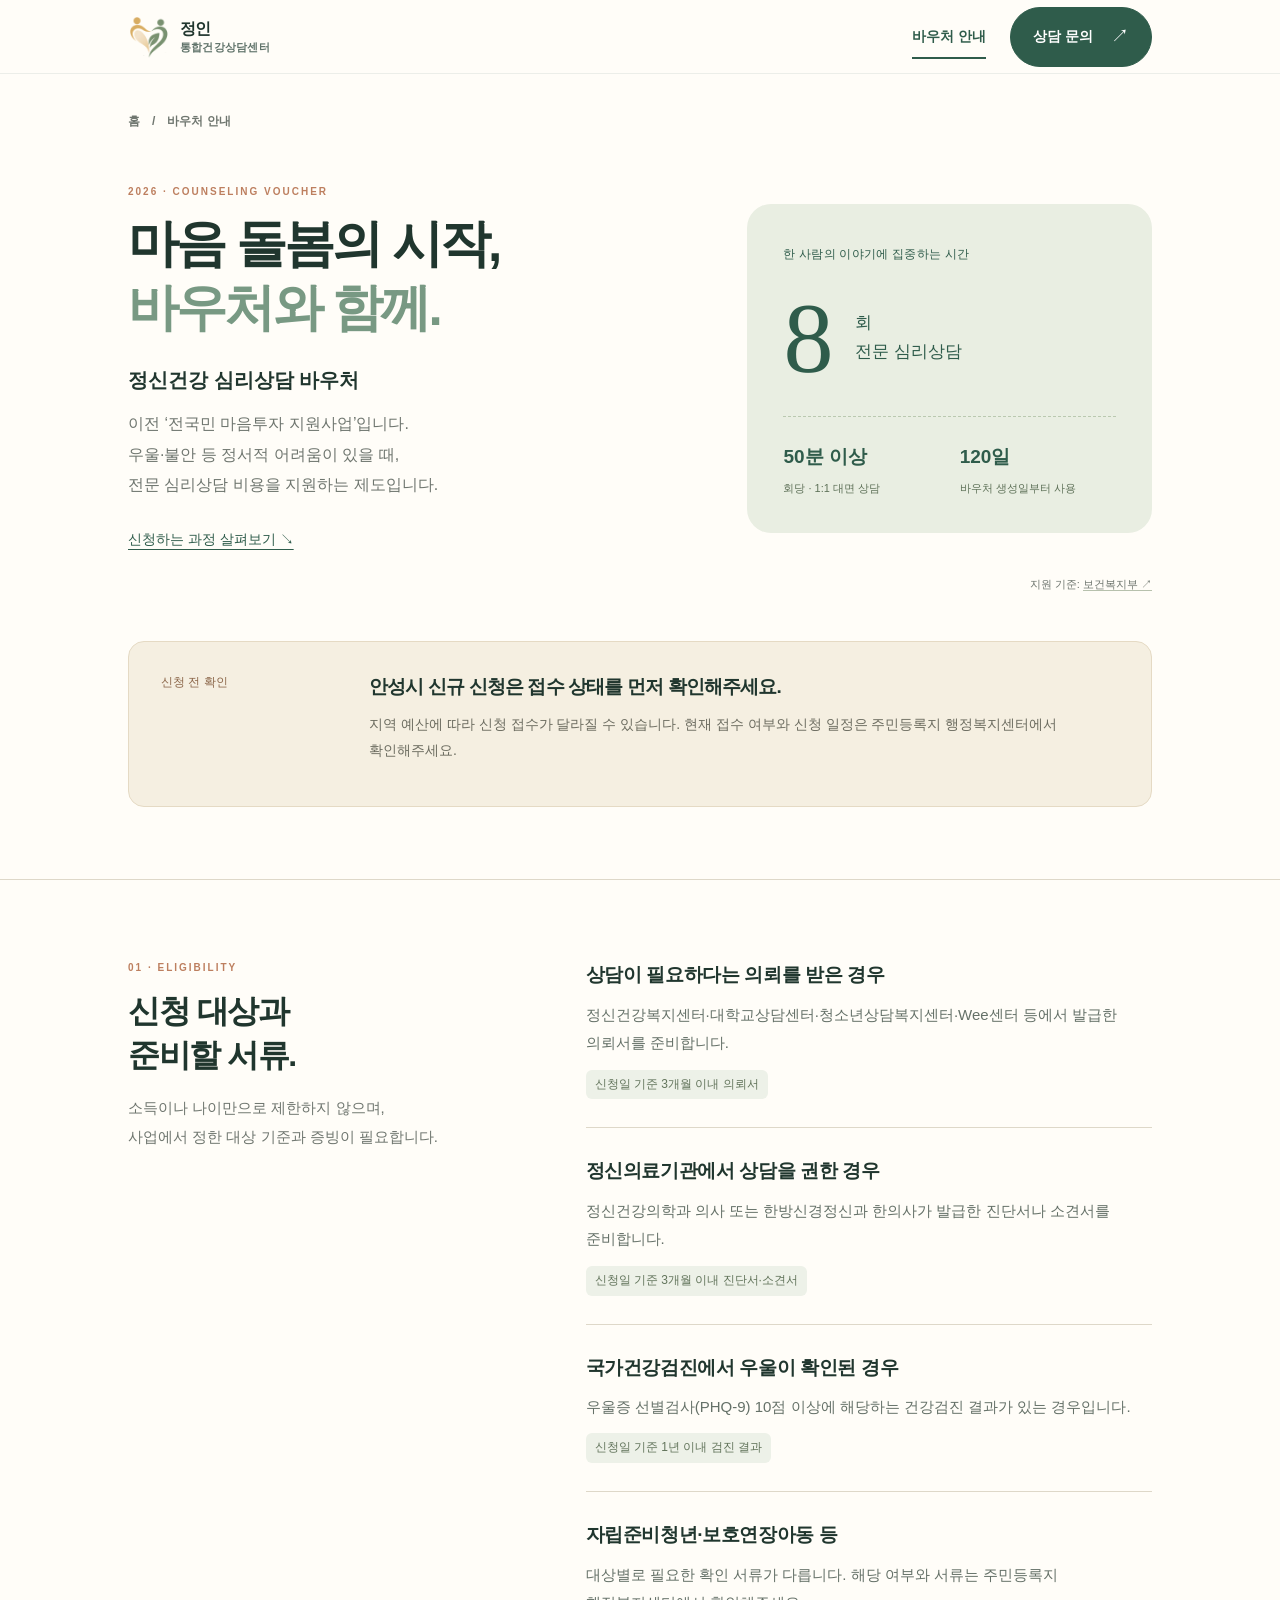
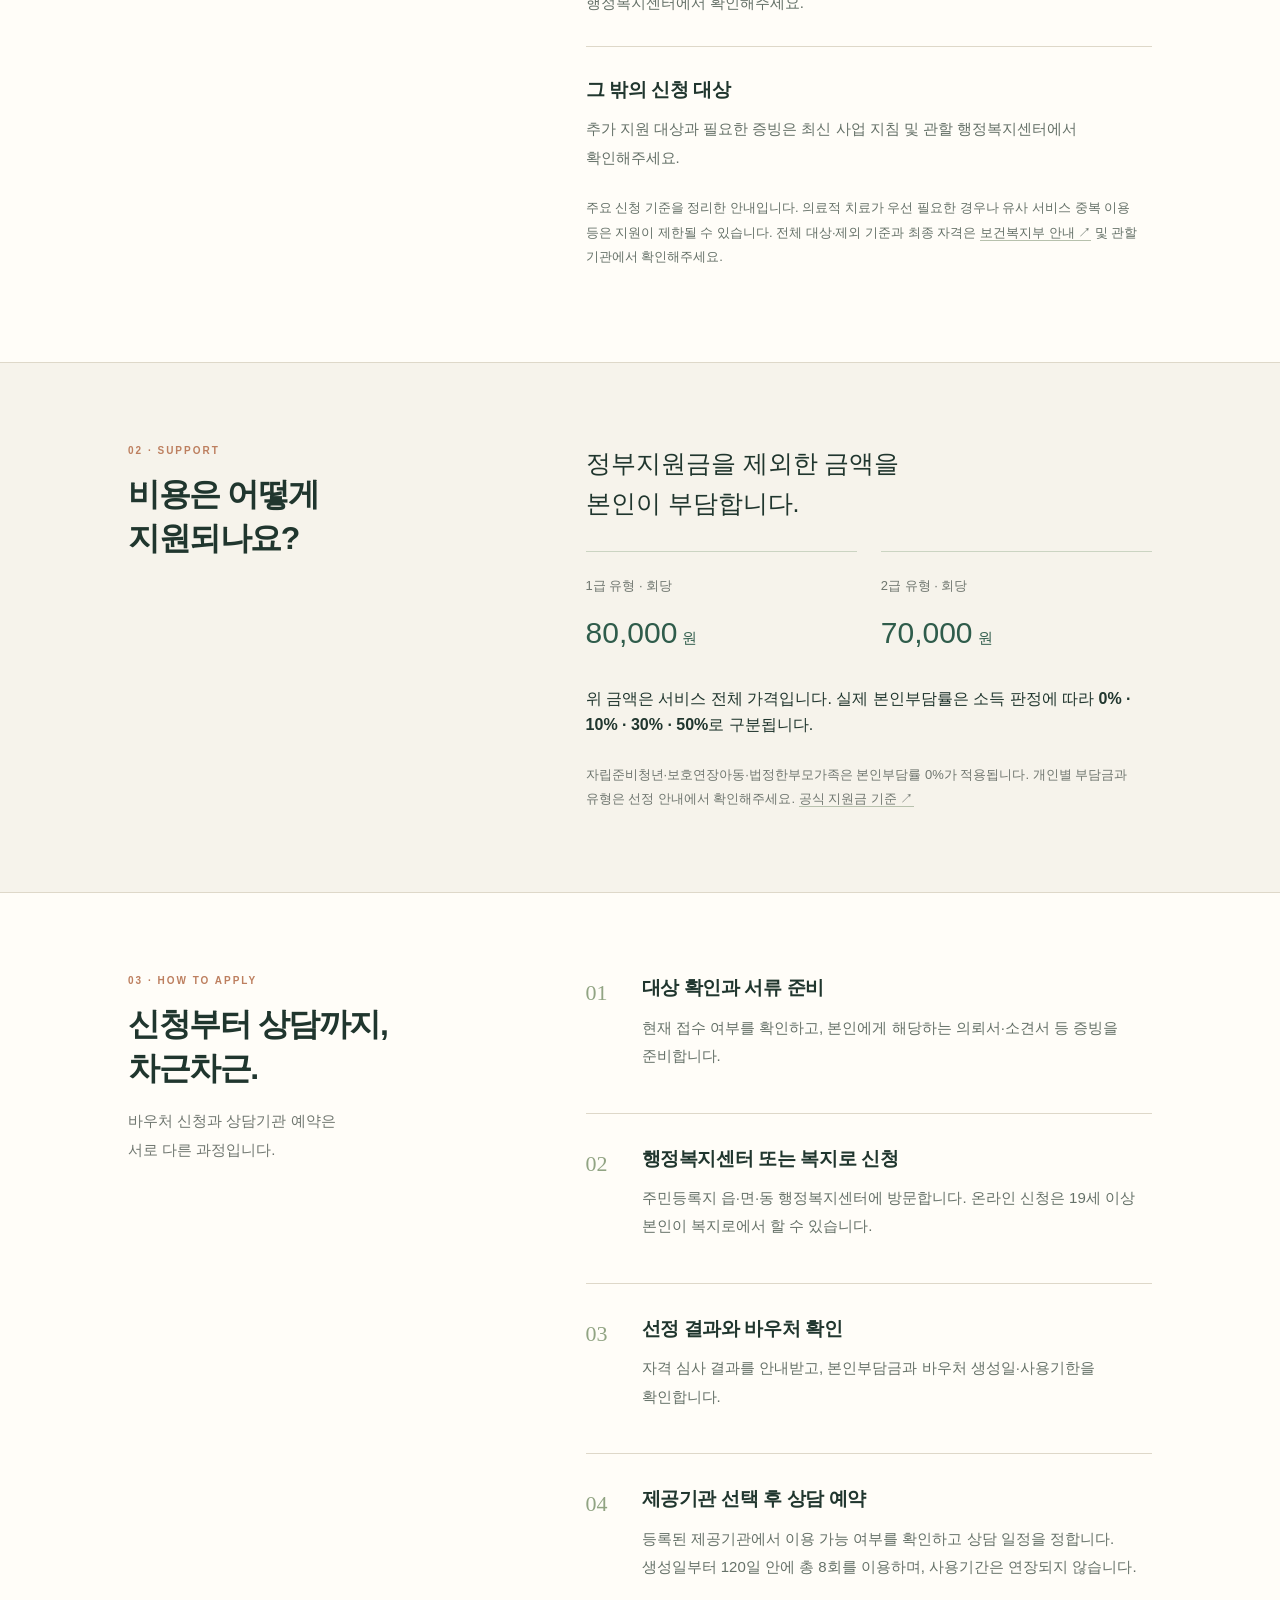
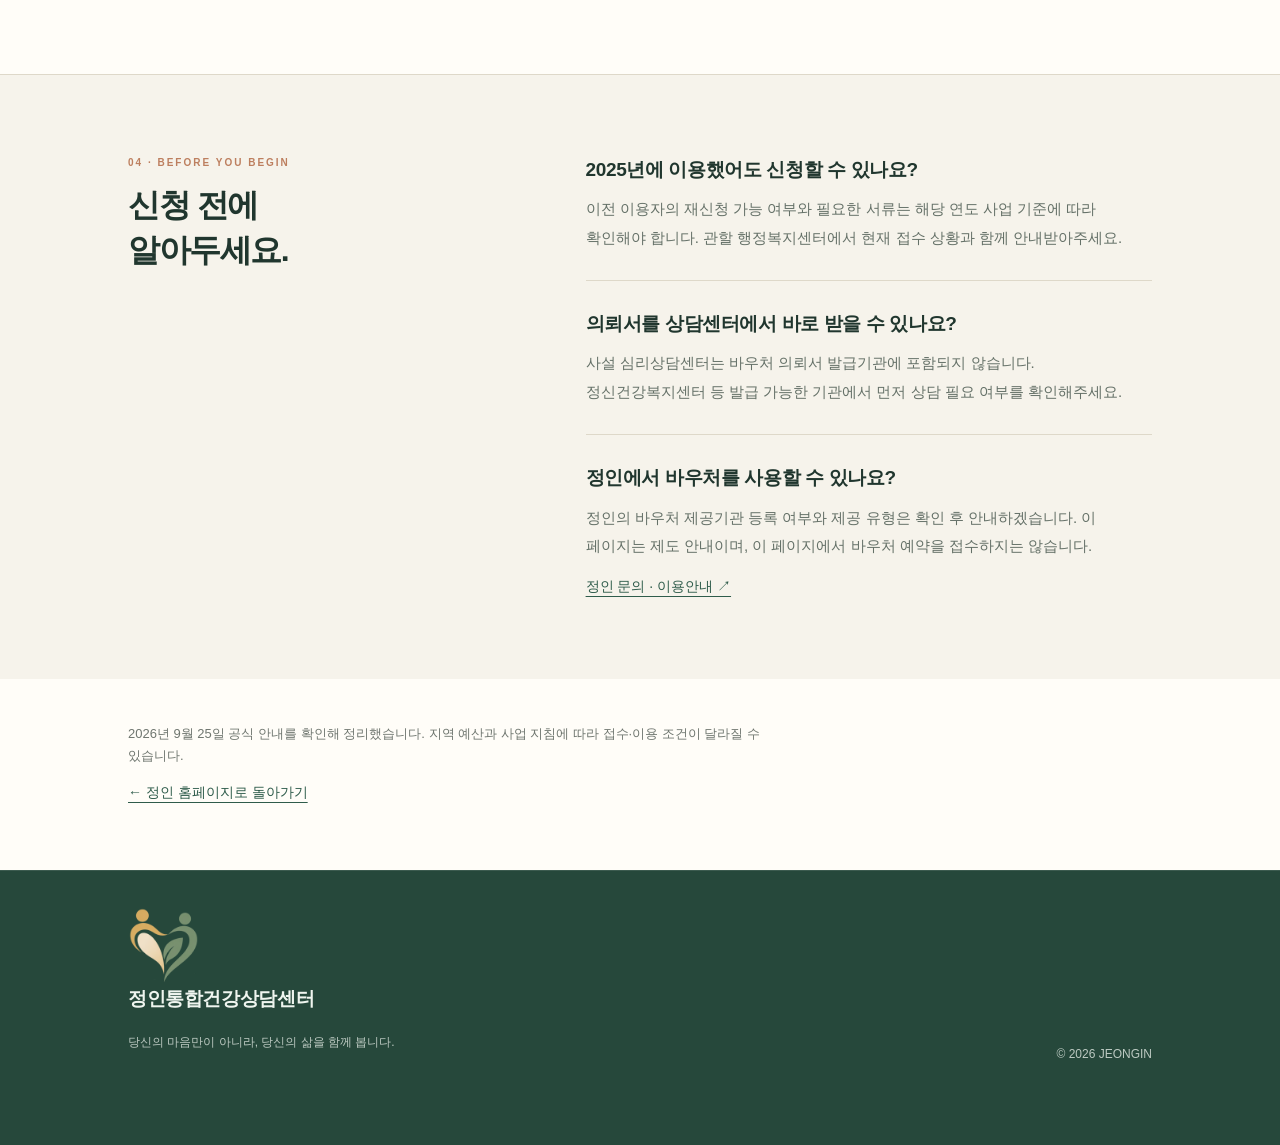
==== commit 96321f6b: "fix: 홈페이지 수정사항 반영 (대표 사진·공간 사진 교체, 소개·이용안내 문구 수정) 대표 사진을 새 촬영본으로, 공간 사진을 인테리어 제안서 이미지로 바꾸고 11/3 수정사항" ====
--- a/voucher.html
+++ b/voucher.html
@@ -14,7 +14,7 @@
 <a class="skip-link" href="#voucher-main">본문 바로가기</a>
 <header><div class="container nav">
   <a class="brand" aria-label="정인통합건강상담센터 홈" href="index.html#home"><img src="assets/jeongin-symbol.svg?v=2" alt="정인 로고"><span>정인<small>통합건강상담센터</small></span></a>
-  <nav id="mainNav" aria-label="주요 메뉴"><a class="page-link" href="voucher.html" aria-current="page">바우처 안내</a><a class="btn primary" href="tel:01000000000" aria-label="상담 문의 전화 앱 열기 · 임시 번호 010-0000-0000" title="임시 번호: 010-0000-0000">상담 문의</a></nav>
+  <nav id="mainNav" aria-label="주요 메뉴"><a class="page-link" href="voucher.html" aria-current="page">바우처 안내</a><a class="btn primary" href="tel:01039979366" aria-label="상담 문의 전화 앱 열기 · 010-3997-9366">상담 문의</a></nav>
 </div></header>
 <main id="voucher-main">
   <section class="voucher-intro">
--- a/assets/site.css
+++ b/assets/site.css
@@ -497,3 +497,4 @@
 
 /* The section index owns in-page navigation; these labels are reading content. */
 .choice-method{flex-shrink:0;font-size:14px;font-weight:500;color:var(--muted);line-height:1.7}
+picture{display:contents}
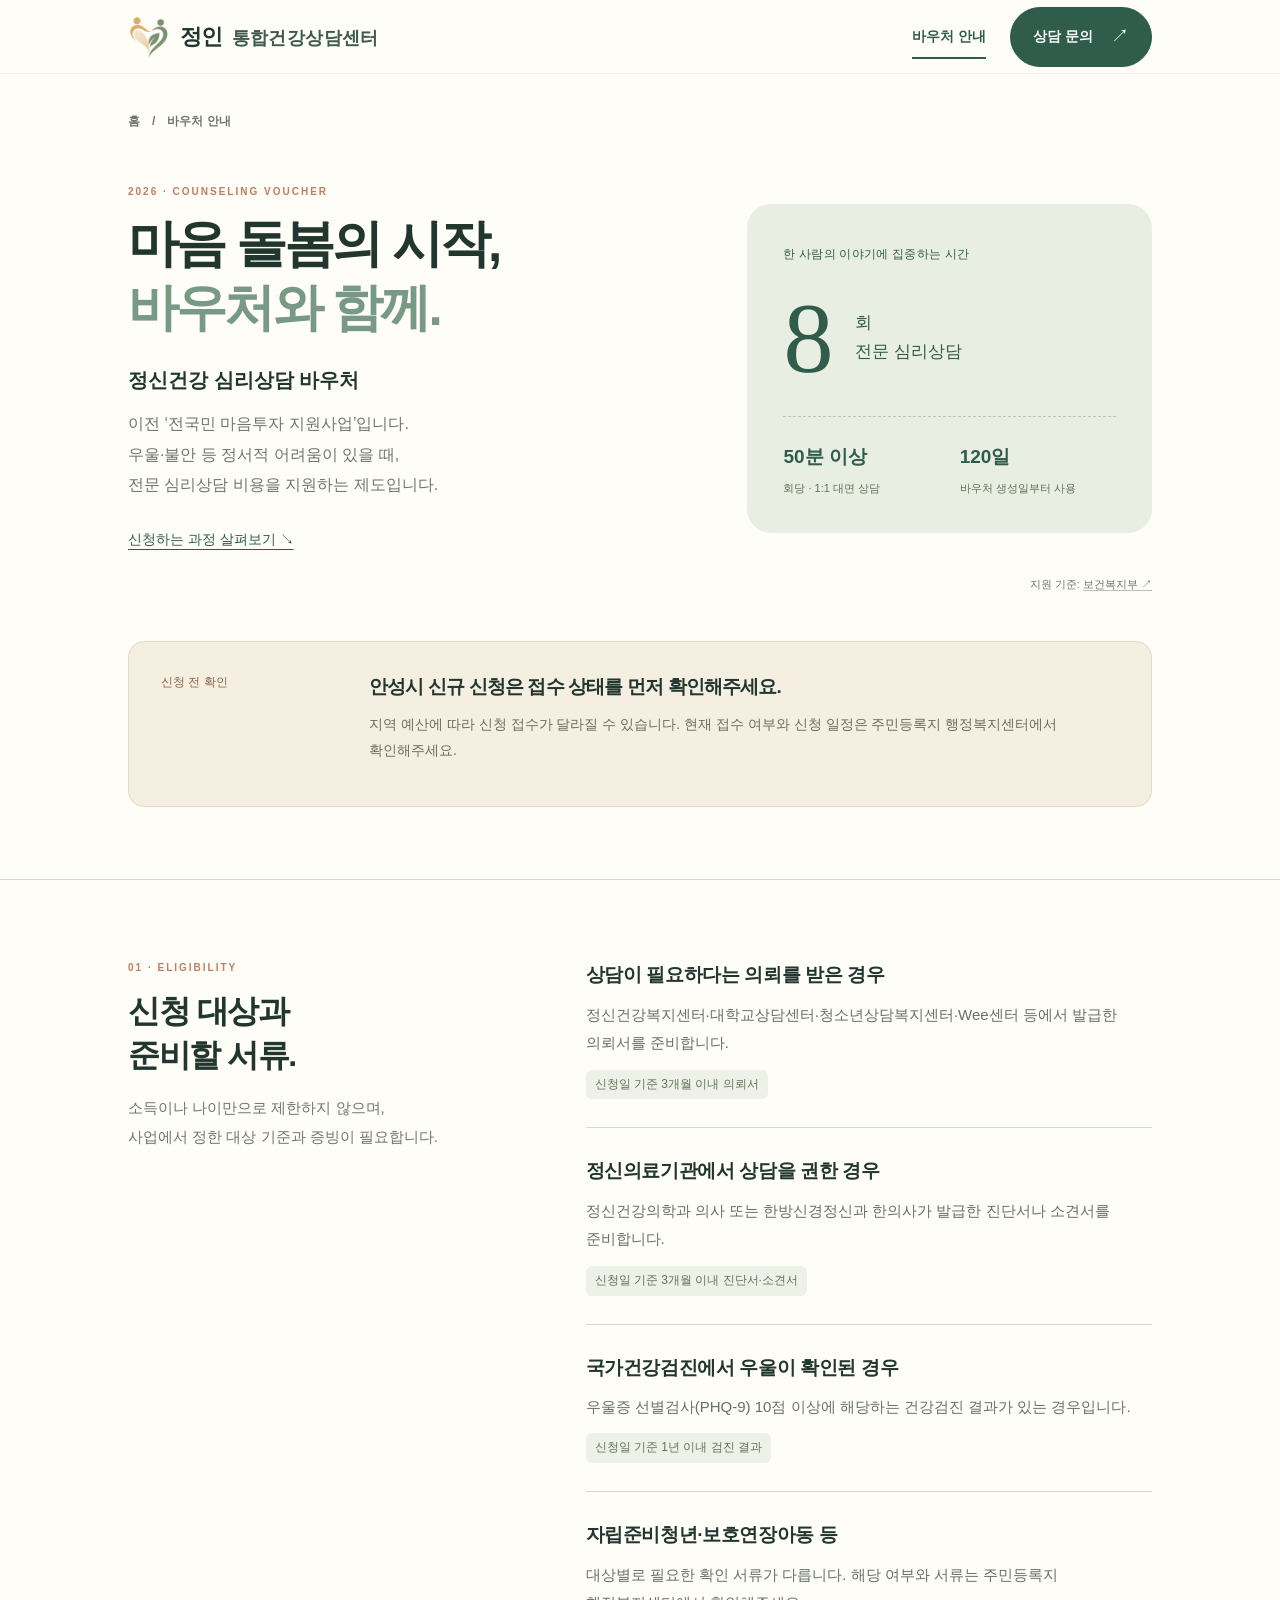
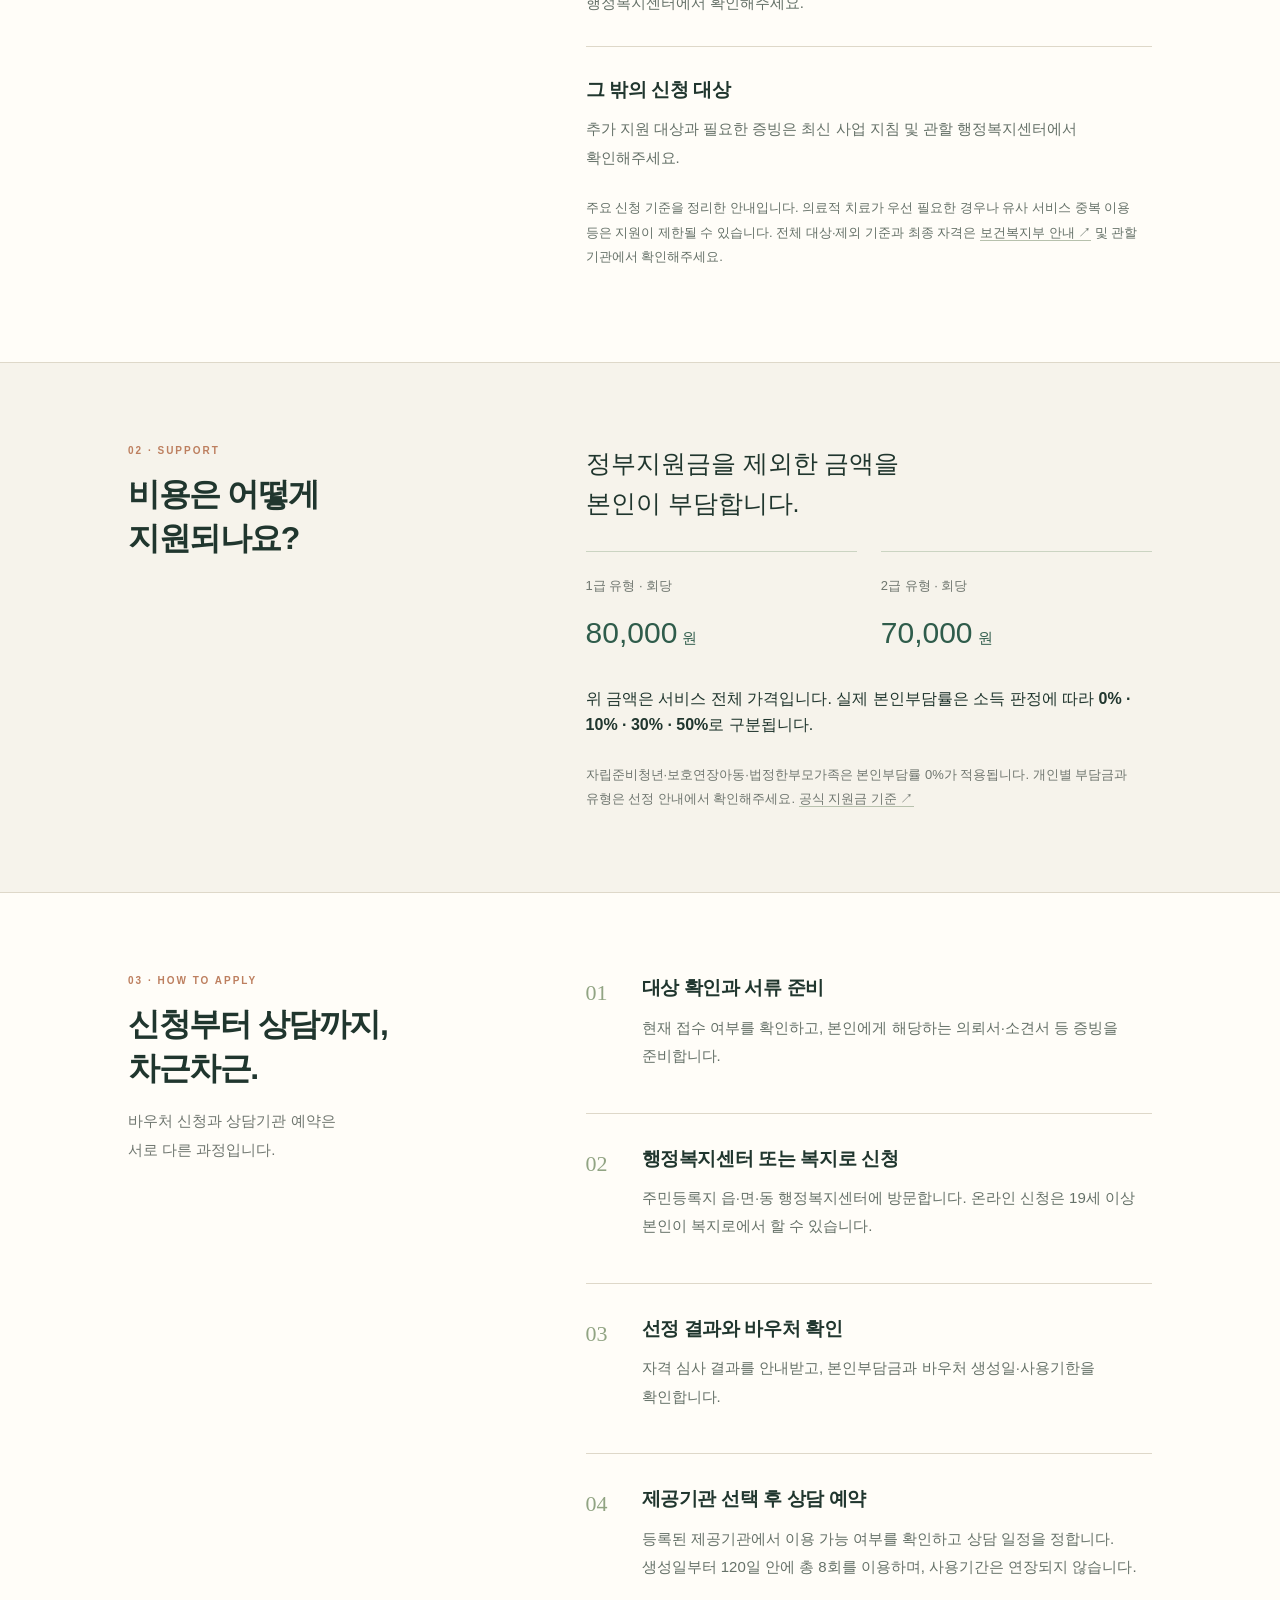
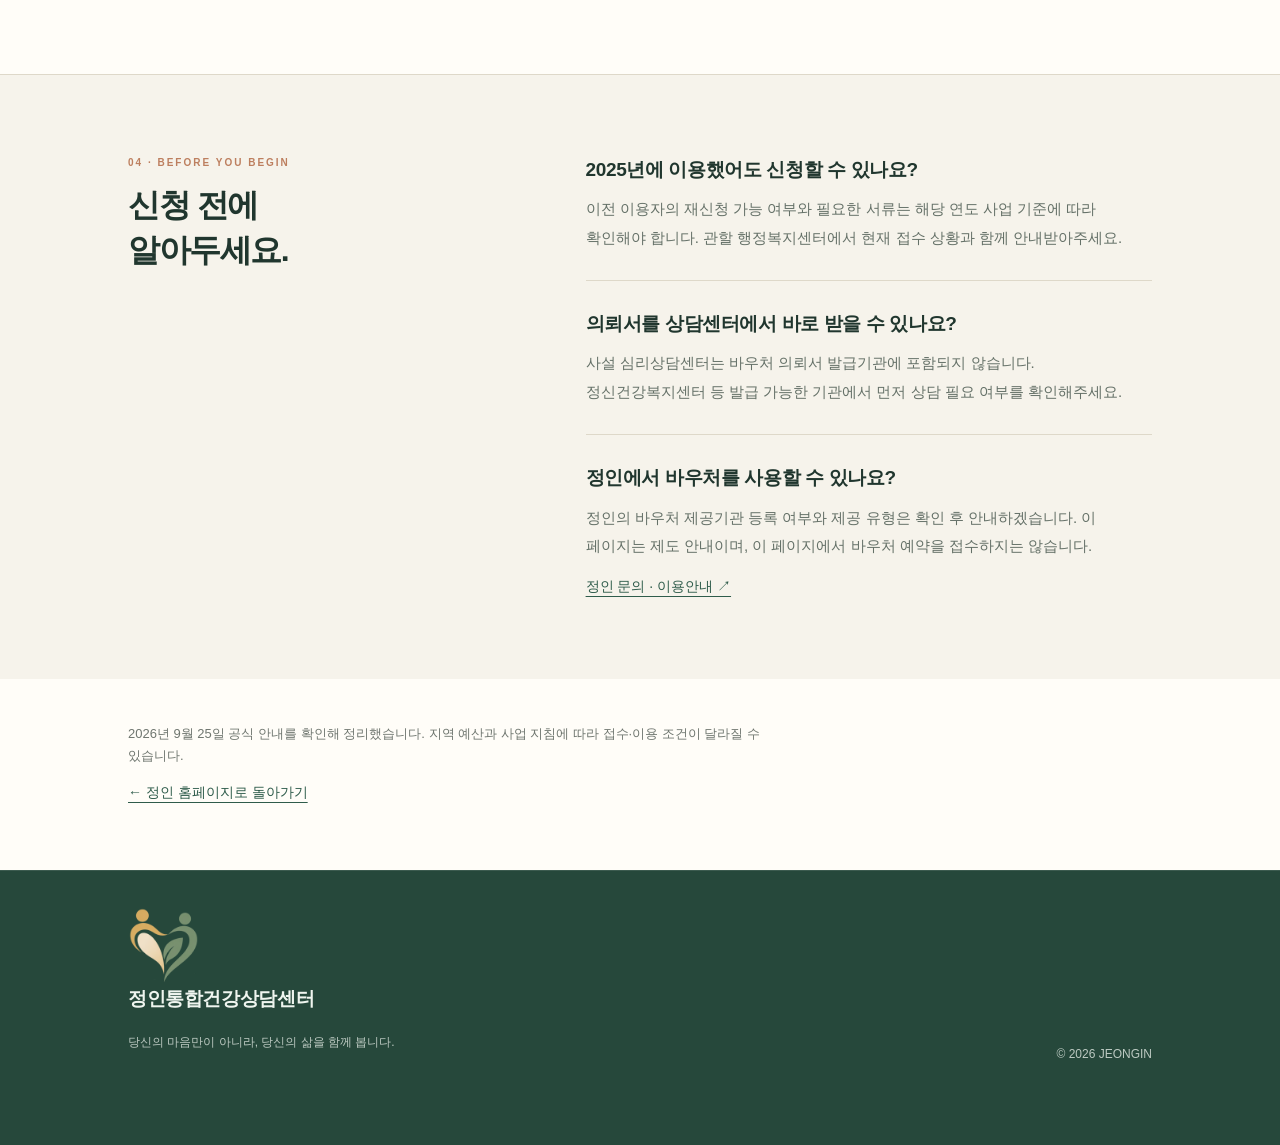
==== commit b39ec451: "fix: PC 상단 로고 옆 센터 이름을 한 줄로 크게 작은 두 줄 글씨(정인 / 통합건강상담센터)가 읽기 어려워 "정인 통합건강상담센터"를 한 줄 22·18px로 키웠다. 요청:" ====
--- a/voucher.html
+++ b/voucher.html
@@ -7,7 +7,7 @@
 <meta name="description" content="2026 정신건강 심리상담 바우처의 지원 내용, 신청 대상, 준비 서류와 이용 절차를 안내합니다.">
 <meta name="theme-color" content="#2f5c4b">
 <link rel="icon" href="assets/jeongin-symbol.svg?v=2" type="image/svg+xml">
-<link rel="stylesheet" href="assets/site.css?v=simple-navigation-1">
+<link rel="stylesheet" href="assets/site.css?v=brand-1">
 <link rel="stylesheet" href="assets/voucher.css">
 </head>
 <body class="voucher-page">
--- a/assets/site.css
+++ b/assets/site.css
@@ -498,3 +498,24 @@
 /* The section index owns in-page navigation; these labels are reading content. */
 .choice-method{flex-shrink:0;font-size:14px;font-weight:500;color:var(--muted);line-height:1.7}
 picture{display:contents}
+
+/* 대표 아래에 사진 없이 이어지는 상담자 소개: 대표 소개와 같은 목록 글자 모양을 쓴다. */
+.team{margin-top:72px;padding-top:56px;border-top:1px solid var(--line)}
+.team-heading{font-size:clamp(24px,2.4vw,30px);font-weight:600;letter-spacing:-.03em;margin:0 0 36px}
+.team-list{display:grid;grid-template-columns:1fr 1fr;gap:56px}
+.team-member{min-width:0}
+.team-member .counselor-name{margin-bottom:14px}
+.team-quote{font-size:15px;line-height:1.85;color:#4c5e56;margin:0}
+.team-quote{margin-bottom:22px}
+.team-facts .fact:first-child{margin-top:0}
+.team-facts .fact ul{list-style:none;margin:6px 0 0;padding:0}
+.team-facts .fact li{padding:2px 0;line-height:1.6;word-break:keep-all}
+/* 두 사람의 소개말·경력·학력·자격 줄을 같은 높이에 맞춰, 길이가 달라도 가로줄이 이어지게 한다(넓은 화면만). */
+@media(min-width:861px){.team-list{column-gap:56px;row-gap:0}.team-member{display:grid;grid-template-rows:subgrid;grid-row:span 5}.team-facts{display:contents}}
+@media(max-width:860px){.team{margin-top:56px;padding-top:44px}.team-list{grid-template-columns:1fr;gap:44px}}
+
+/* PC·태블릿 상단 로고 옆 이름: 작은 두 줄 글씨는 읽기 어려워, 센터 이름 전체를 한 줄로 크게 보여준다. */
+@media(min-width:641px){
+ .brand span{display:flex;align-items:baseline;gap:9px;font-size:22px;line-height:1.2;white-space:nowrap}
+ .brand small{display:inline;margin-top:0;font-size:18px;font-weight:700;color:#3f594d}
+}
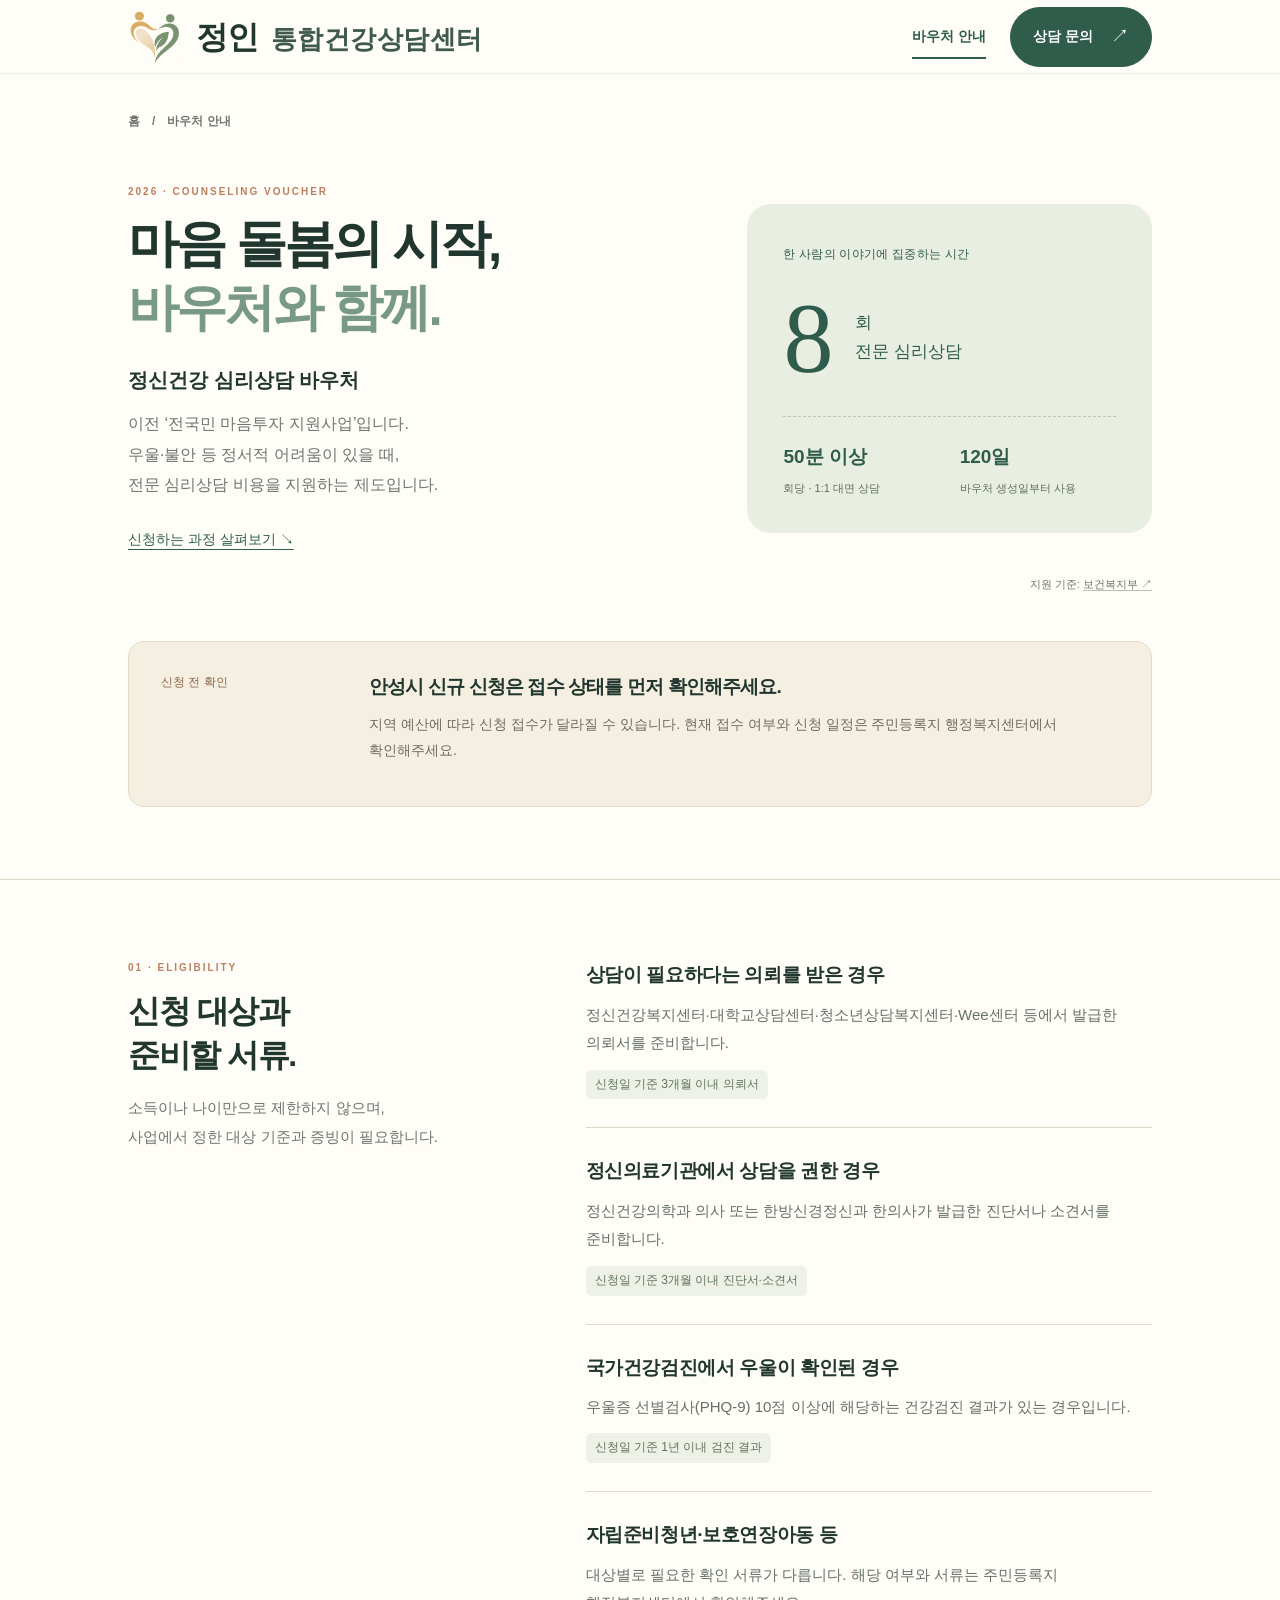
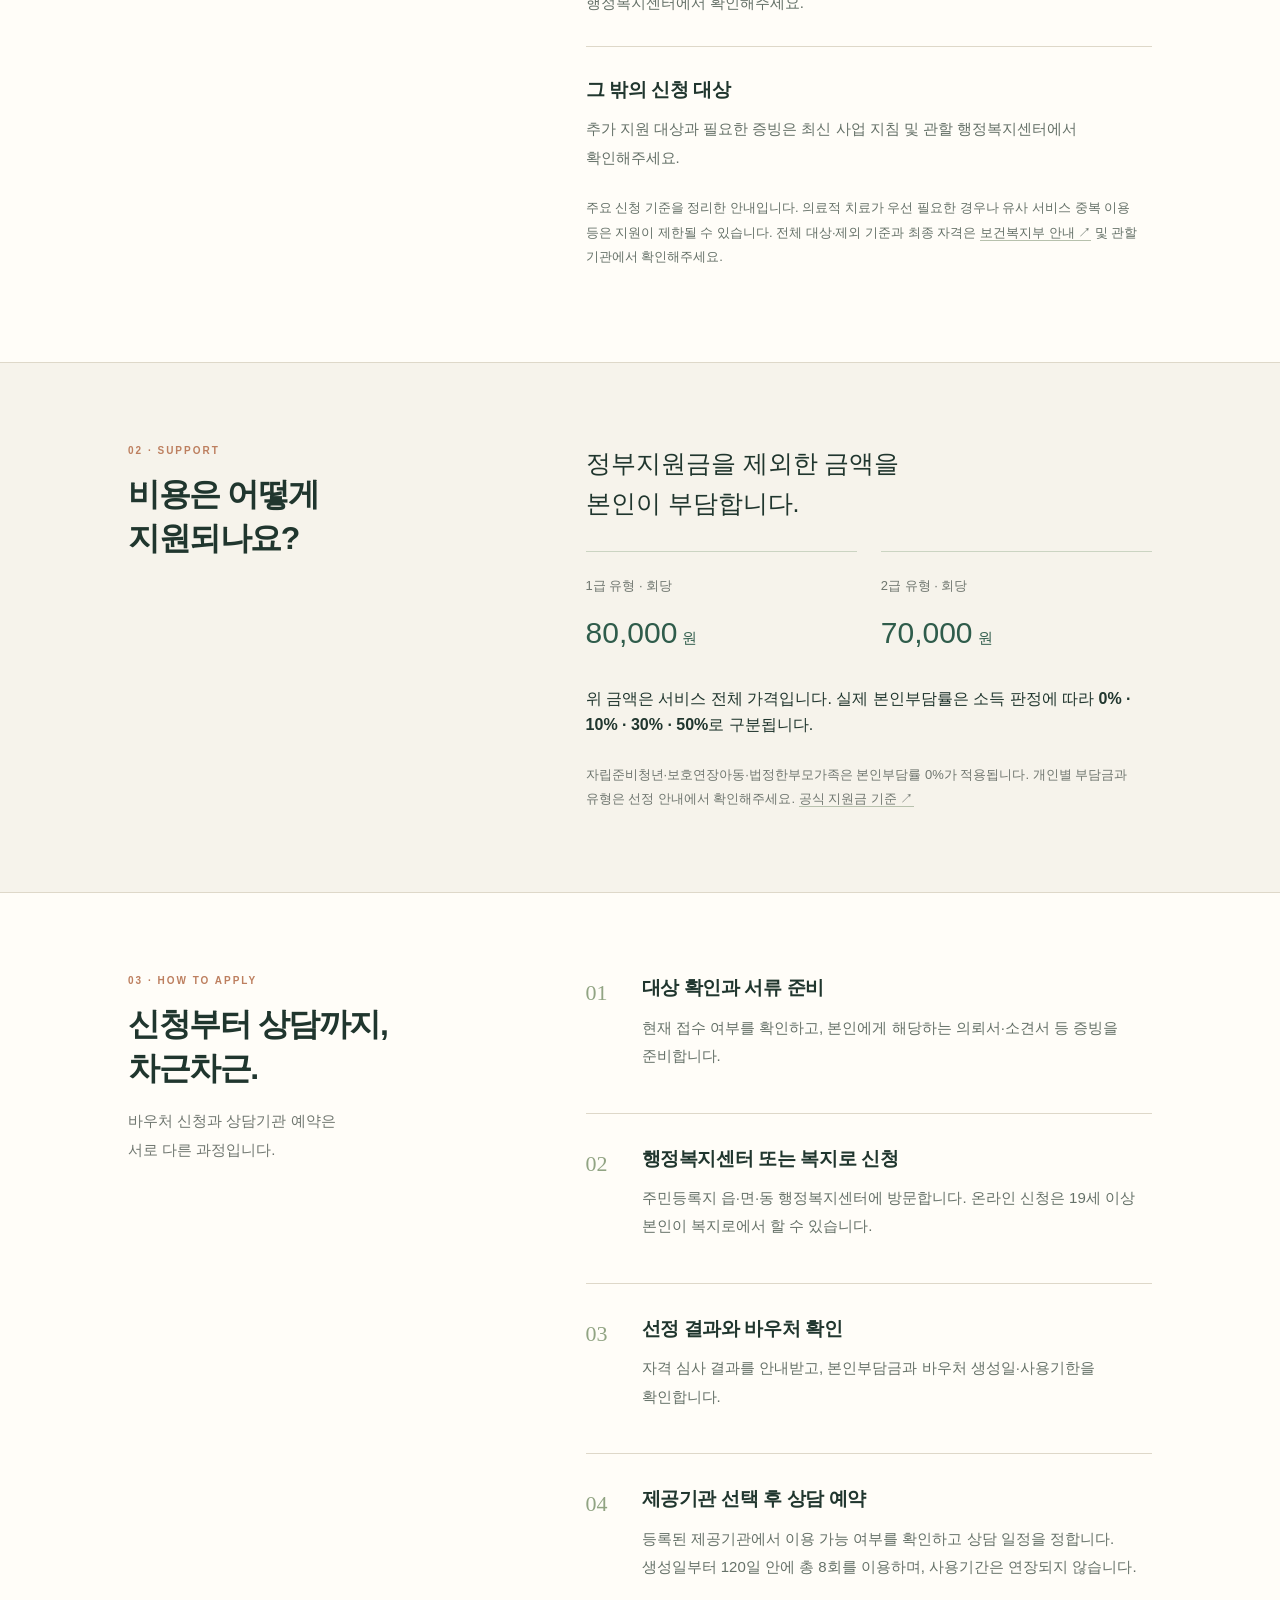
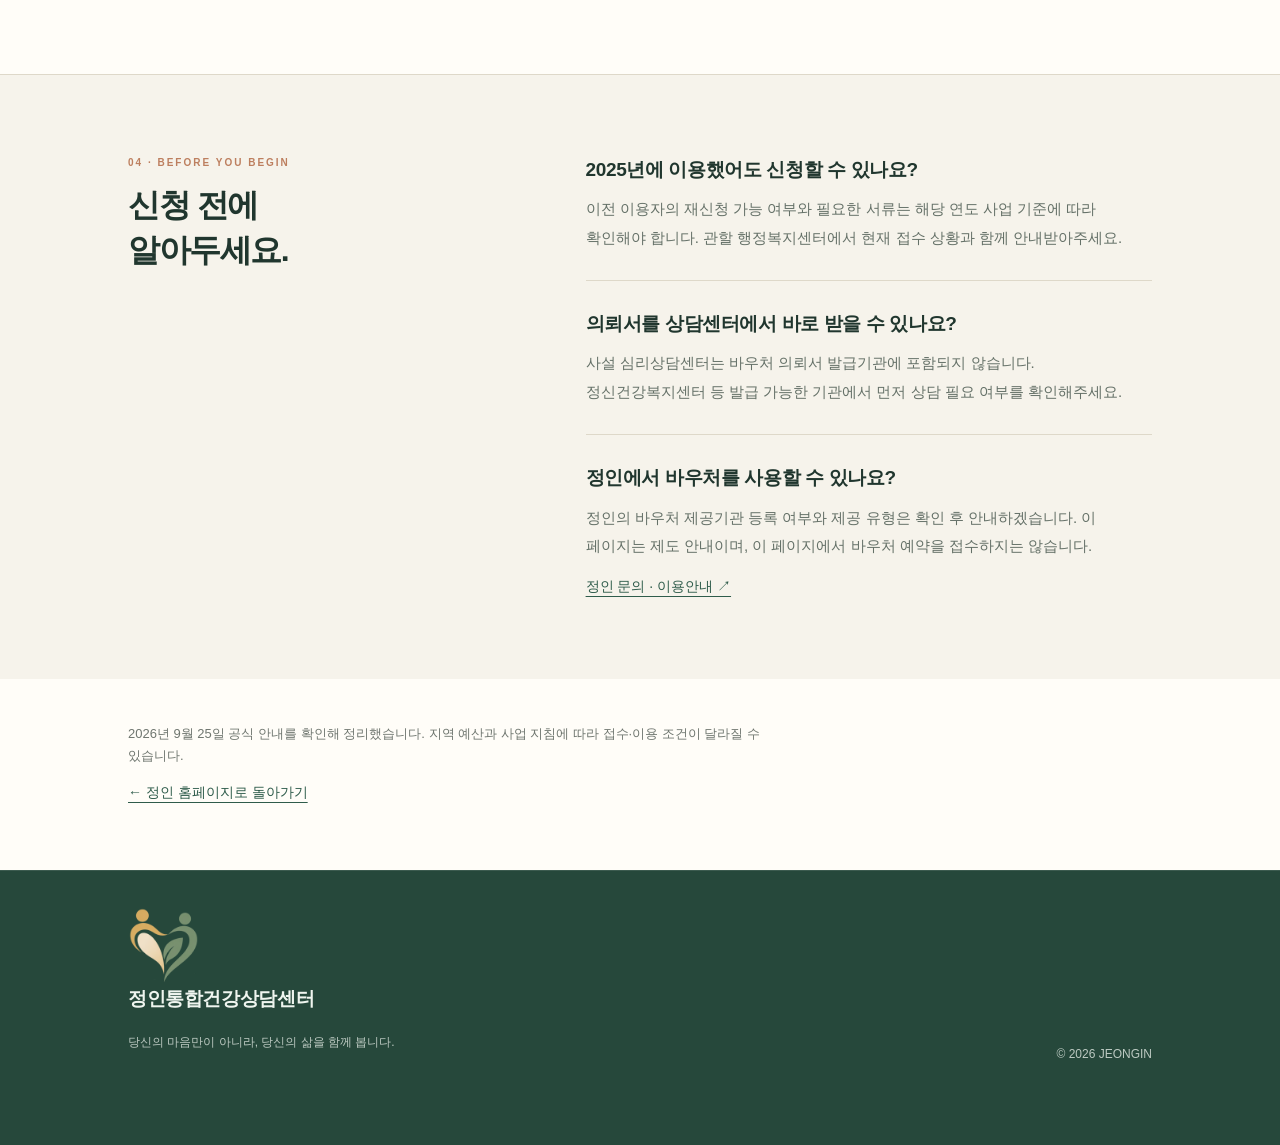
==== commit dfe06696: "fix: 넓은 화면 상단 로고와 센터 이름을 더 크게 한 줄로 만든 뒤에도 작다는 의견에 1024px 이상에서 이름을 32·26px, 로고를 54px로 키웠다. 요청: 대화 — "" ====
--- a/voucher.html
+++ b/voucher.html
@@ -7,7 +7,7 @@
 <meta name="description" content="2026 정신건강 심리상담 바우처의 지원 내용, 신청 대상, 준비 서류와 이용 절차를 안내합니다.">
 <meta name="theme-color" content="#2f5c4b">
 <link rel="icon" href="assets/jeongin-symbol.svg?v=2" type="image/svg+xml">
-<link rel="stylesheet" href="assets/site.css?v=brand-1">
+<link rel="stylesheet" href="assets/site.css?v=brand-2">
 <link rel="stylesheet" href="assets/voucher.css">
 </head>
 <body class="voucher-page">
--- a/assets/site.css
+++ b/assets/site.css
@@ -519,3 +519,10 @@
  .brand span{display:flex;align-items:baseline;gap:9px;font-size:22px;line-height:1.2;white-space:nowrap}
  .brand small{display:inline;margin-top:0;font-size:18px;font-weight:700;color:#3f594d}
 }
+/* 넓은 화면(1024px 이상)에서는 로고와 이름을 더 크게 키워 멀리서도 읽히게 한다. */
+@media(min-width:1024px){
+ .brand{gap:14px}
+ .brand img{width:54px;height:54px}
+ .brand span{font-size:32px;gap:12px}
+ .brand small{font-size:26px}
+}
